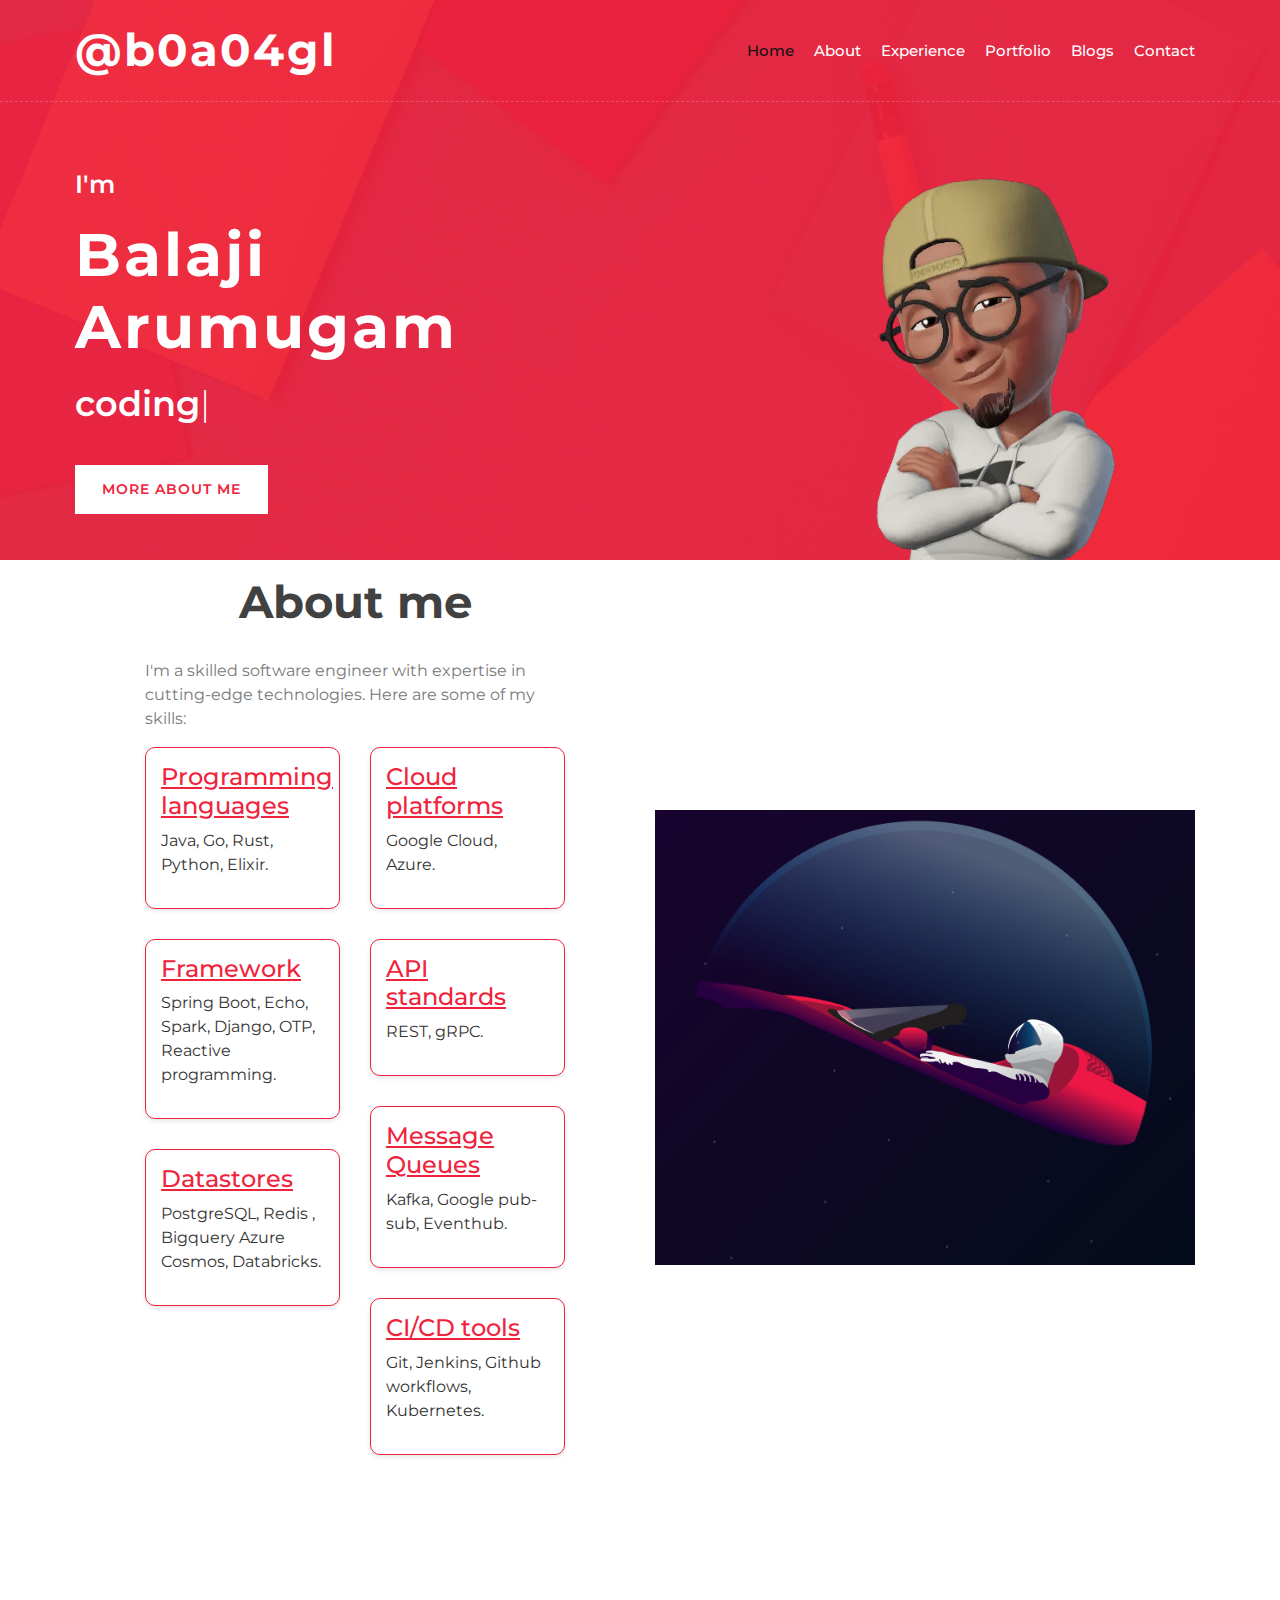
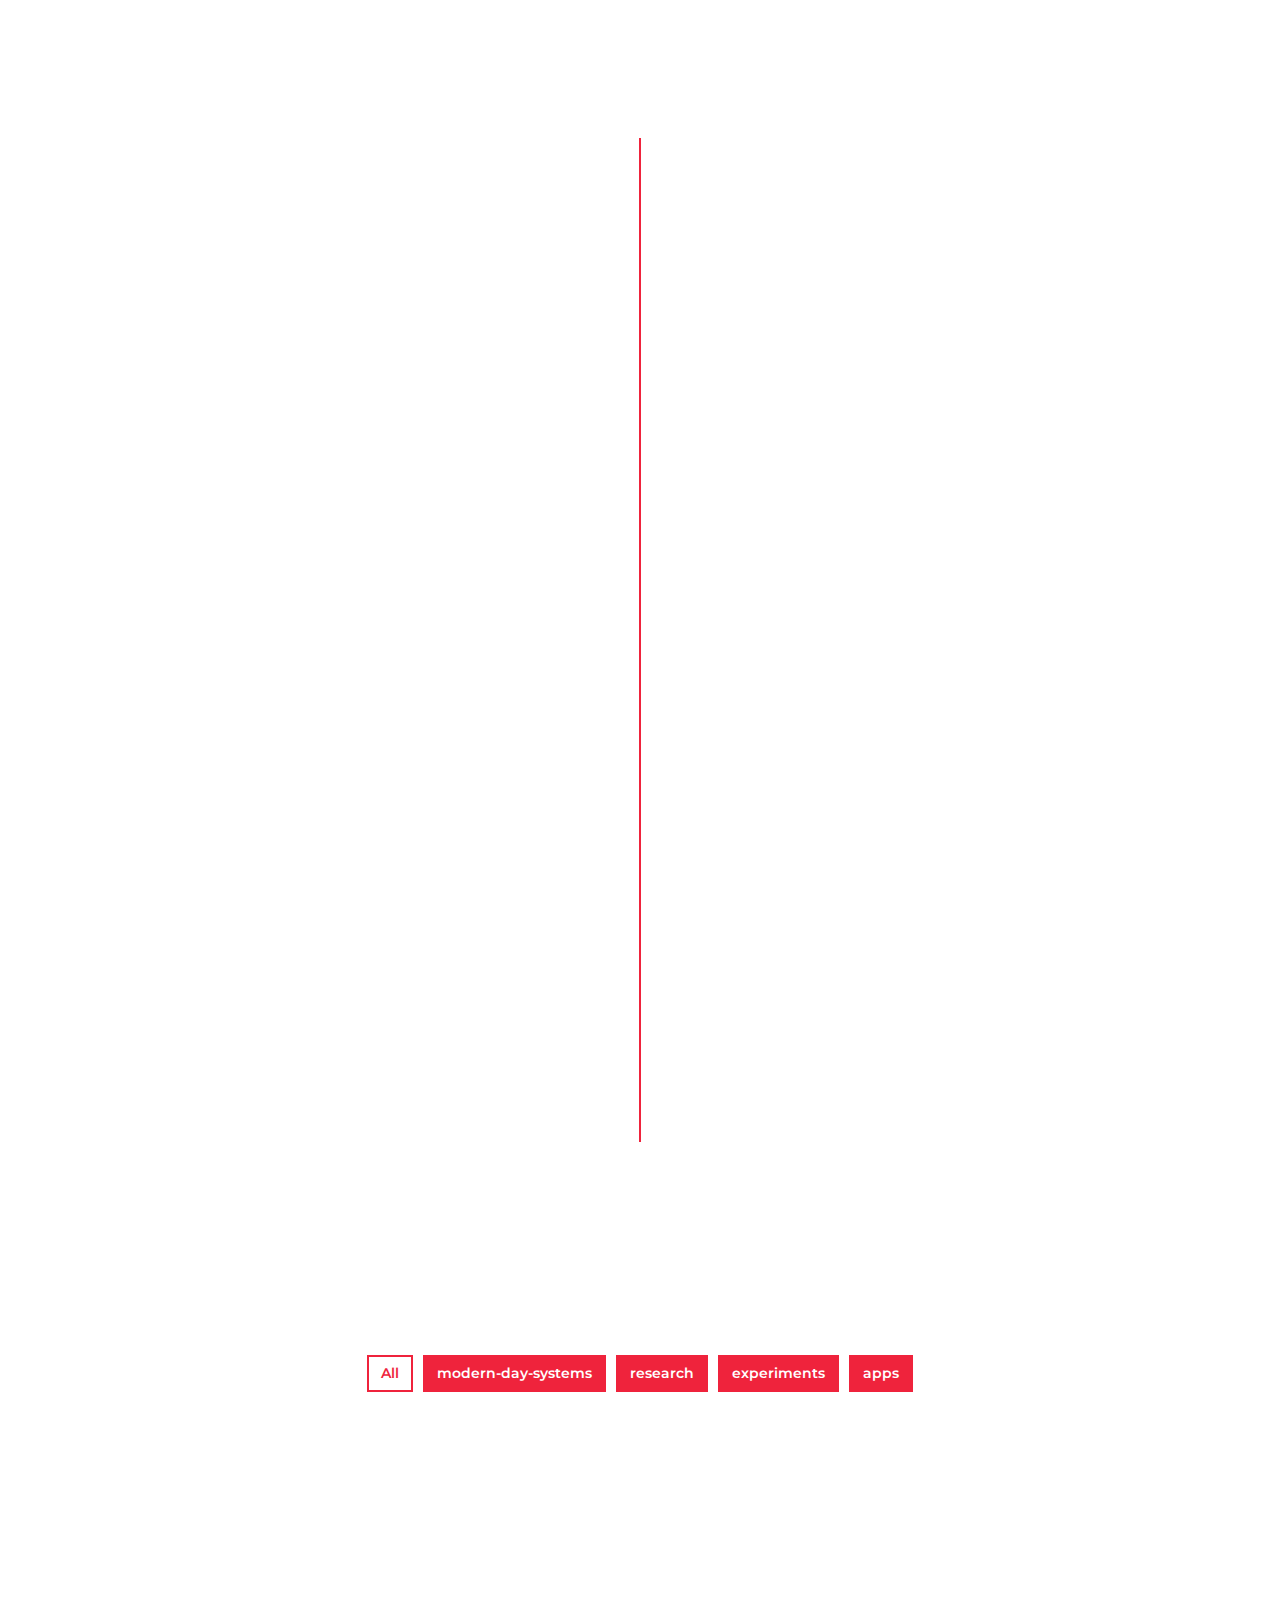
==== index.html @ ceda5d93 "updated portfolio" ====
<!DOCTYPE html>
<html lang="en">

<head>
    <meta charset="utf-8">
    <title>@b0a04gl</title>

    <script src="https://smtpjs.com/v3/smtp.js">
    </script>
<script type="text/javascript">
    function sendEmail(event) {
        event.preventDefault(); // Prevent the form from submitting normally

        var name = document.getElementById("name").value;
        var email = document.getElementById("email").value;
        var subject = document.getElementById("subject").value;
        var message = document.getElementById("message").value;

        Email.send({
            Host : "smtp.elasticemail.com",
            Username : "baaalaji.arumugam@gmail.com",
            Password : "B7A855EE2DB79A11F5B26CCBC9A633211F81",
            To: 'baaalaji.arumugam@gmail.com',
            From: email,
            Subject: subject,
            Body: "Name: " + name + "<br>Email: " + email + "<br>Message: " + message,
        }).then(function (message) {
            alert("Mail sent successfully");
        });
    }
</script>

    <meta content="width=device-width, initial-scale=1.0" name="viewport">
    <meta content="Balaji Arumugam b0a04gl" name="keywords">
    <meta content="Balaji Arumugam b0a04gl" name="description">

    <!-- Favicon -->
    <link href="img/favicon.ico" rel="icon">

    <!-- Google Font -->
    <link href="https://fonts.googleapis.com/css2?family=Montserrat:wght@300;400;500;600;700&display=swap"
        rel="stylesheet">

    <!-- CSS Libraries -->
    <link href="https://stackpath.bootstrapcdn.com/bootstrap/4.4.1/css/bootstrap.min.css" rel="stylesheet">
    <link href="https://cdnjs.cloudflare.com/ajax/libs/font-awesome/5.10.0/css/all.min.css" rel="stylesheet">
    <link href="lib/animate/animate.min.css" rel="stylesheet">
    <link href="lib/owlcarousel/assets/owl.carousel.min.css" rel="stylesheet">
    <link href="lib/lightbox/css/lightbox.min.css" rel="stylesheet">

    <!-- Template Stylesheet -->
    <link href="css/style.css" rel="stylesheet">

    <link rel="icon" type="image/png" href="img/rocket.png">
</head>

<body data-spy="scroll" data-target=".navbar" data-offset="51">
    <!-- Nav Bar Start -->
    <div class="navbar navbar-expand-lg bg-light navbar-light">
        <div class="container-fluid">
            <a href="index.html" class="navbar-brand">@b0a04gl</a>
            <button type="button" class="navbar-toggler" data-toggle="collapse" data-target="#navbarCollapse">
                <span class="navbar-toggler-icon"></span>
            </button>

            <div class="collapse navbar-collapse justify-content-between" id="navbarCollapse">
                <div class="navbar-nav ml-auto">
                    <a href="#home" class="nav-item nav-link active">Home</a>
                    <a href="#about" class="nav-item nav-link">About</a>
                    <a href="#experience" class="nav-item nav-link">Experience</a>
                    <a href="#portfolio" class="nav-item nav-link">Portfolio</a>
                    <!-- <a href="#resume" class="nav-item nav-link">Resume</a> -->
                    <a href="#blog" class="nav-item nav-link">Blogs</a>
                    <a href="#contact" class="nav-item nav-link">Contact</a>
                </div>
            </div>
        </div>
    </div>
    <!-- Nav Bar End -->


    <!-- Hero Start -->
    <div class="hero" id="home">
        <div class="container-fluid">
            <div class="row align-items-center">
                <div class="col-sm-12 col-md-6">
                    <div class="hero-content">
                        <div class="hero-text">
                            <p>I'm</p>
                            <h1>Balaji Arumugam</h1>
                            <h2></h2>
                            <div class="typed-text">coding conundrum crusader</div>
                        </div>
                        <div class="hero-btn"><a class="btn" href="#about">MORE ABOUT ME</a></div>
                    </div>
                
                </div>
                <div class="col-sm-12 col-md-6 d-none d-md-block">
                    <div class="hero-image">
                        <img src="img/STK-20231023-WA0000.png" alt="Hero Image">
                    </div>
                </div>
            </div>
        </div>
    </div>
    <!-- Hero End -->


<!-- About Start -->
<div class="about wow fadeInUp" data-wow-delay="0.1s" id="about">
    <div class="container">
        <div class="row align-items-center">
            <div class="col-md-6">
                <div class="about-content">
                    <div class="section-header text-center wow zoomIn" data-wow-delay="0.1s">
                        <h2>About me</h2>
                    </div>
                    
                    <p>I'm a skilled software engineer with expertise in cutting-edge technologies. Here are some of my skills:</p>
                    <div class="row skills">
                        <div class="col-md-6">
                            <div class="skill">
                                <h3>Programming languages</h3>
                                <p>Java, Go, Rust, Python, Elixir.</p>
                            </div>
                            <div class="skill">
                                <h3>Framework</h3>
                                <p>Spring Boot, Echo, Spark, Django, OTP, Reactive programming.</p>
                            </div>
                            <div class="skill">
                                <h3>Datastores</h3>
                                <p>PostgreSQL, Redis , Bigquery Azure Cosmos, Databricks.</p>
                            </div>
                        </div>
                        <div class="col-md-6">
                        
                            <div class="skill">
                                <h3>Cloud platforms</h3>
                                <p>Google Cloud, Azure.</p>
                            </div>
                            <div class="skill">
                                <h3>API standards</h3>
                                <p>REST, gRPC.</p>
                            </div>
                            <div class="skill">
                                <h3>Message Queues</h3>
                                <p>Kafka, Google pub-sub, Eventhub.</p>
                            </div>
                            <div class="skill">
                                <h3>CI/CD tools</h3>
                                <p>Git, Jenkins, Github workflows, Kubernetes.</p>
                            </div>
                          
                        </div>
                    </div>
                </div>
            </div>
            <div class="col-md-6">
                <div class="about-img">
                    <img src="img/about.png" alt="Image" style="max-width: 100%;">
                </div>
            </div>
        </div>
    </div>
</div>
    <!-- About End -->

    <!-- Experience Start -->
    <div class="experience" id="experience">
        <div class="container">
            <header class="section-header text-center wow zoomIn" data-wow-delay="0.1s">
                <p>My Timeline</p>
                <h2>Working Experience</h2>
            </header>
            <div class="timeline">
                <div class="timeline-item left wow slideInLeft" data-wow-delay="0.1s">
                    <div class="timeline-text">
                        <div class="timeline-date">May'2019 - June'2019</div>
                        <h2>Research Intern</h2>
                        <h4>Department of IST(IITM), Chennai , IN</h4>
                        <p>
                            Worked in the "Unmanned Autonomous Vehicle(UAV)" project team and 
                            Enhanced the precision of the Unmanned Autonomous Vehicle's obstacle and range detection 
                            algorithm by 76% through the development of a context-aware computer vision algorithm.
                        </p>
                    </div>
                </div>
                <div class="timeline-item right wow slideInRight" data-wow-delay="0.1s">
                    <div class="timeline-text">
                        <div class="timeline-date">May'2020 - July'2020</div>
                        <h2>SDE Intern</h2>
                        <h4>Samsung R&D Institute, Bangalore , IN</h4>
                        <p>
                            Worked in IoT App and Plugins team and developed an "Experimental Mobile application,
                            Controller for all Bluetooth supported Devices" which got great impact as it is of realtime
                            use.
                        </p>
                    </div>
                </div>
                <div class="timeline-item left wow slideInLeft" data-wow-delay="0.1s">
                    <div class="timeline-text">
                        <div class="timeline-date">July'2020 - October'2020</div>
                        <h2>SDE Intern</h2>
                        <h4>Infotix Techno Solutions, Chennai , IN</h4>
                        <p>
                            Worked in Cognitive App Development team and developed an "Conglomerate Mobile application,
                            allows customers to search for properties based on filters. Renters to post for property.
                            Admins to verify properties and profiles."
                        </p>
                    </div>
                </div>
                
                <div class="timeline-item right wow slideInRight" data-wow-delay="0.1s">
                    <div class="timeline-text">
                        <div class="timeline-date">March'2021 - Present </div>
                        <h2>Software Engineer III</h2>
                        <h4>Walmart Global Tech India, IN</h4>
                        <p>
                            Working with NextGen Inventory Management system team of www.samsclub.com whom 
                            we're responsible for smooth transactional handling of supply and demand as part of order life cycle.
                        </p>
                    </div>
                </div>


            </div>
        </div>
    </div>
    <!-- Job Experience End -->


    <!-- Portfolio Start -->
    <div class="portfolio" id="portfolio">
        <div class="container">
            <div class="section-header text-center wow zoomIn" data-wow-delay="0.1s">
                <p>My Portfolio</p>
                <h2>My Fanatics & Proofs</h2>
            </div>
            <div class="row">
                <div class="col-12">
                    <ul id="portfolio-filter">
                        <li data-filter="*" class="filter-active">All</li>
                        <li data-filter=".filter-1">modern-day-systems</li>
                        <li data-filter=".filter-2">research</li>
                        <li data-filter=".filter-3  ">experiments</li>
                        <li data-filter=".filter-4">apps</li>
                    </ul>
                </div>
            </div>
            <div class="row portfolio-container">
                <div class="col-lg-4 col-md-6 col-sm-12 portfolio-item filter-1 wow fadeInUp" data-wow-delay="0.0s">
                    <div class="portfolio-wrap">
                        <div class="portfolio-img">
                            <img src="img/emoji_rover.jpeg" alt="Image">
                        </div>
                        <div class="portfolio-text">
                            <h3>Emoji Rover - RedisCovery</h3>
                            <a class="btn" href="https://github.com/b0a04gl/emoji-rover">+</a>
                        </div>
                    </div>
                </div>
                <div class="col-lg-4 col-md-6 col-sm-12 portfolio-item filter-1 wow fadeInUp" data-wow-delay="0.0s">
                    <div class="portfolio-wrap">
                        <div class="portfolio-img">
                            <img src="img/query_builder.jpg" alt="Image">
                        </div>
                        <div class="portfolio-text">
                            <h3>Query Builder GO</h3>
                            <a class="btn" href="https://github.com/b0a04gl/query-builder-go">+</a>
                        </div>
                    </div>
                </div>
                <div class="col-lg-4 col-md-6 col-sm-12 portfolio-item filter-1 wow fadeInUp" data-wow-delay="0.0s">
                    <div class="portfolio-wrap">
                        <div class="portfolio-img">
                            <img src="img/grpc.png" alt="Image">
                        </div>
                        <div class="portfolio-text">
                            <h3>gRPC BlogX</h3>
                            <a class="btn" href="https://github.com/b0a04gl/grpc-blog-x">+</a>
                        </div>
                    </div>
                </div>
                <div class="col-lg-4 col-md-6 col-sm-12 portfolio-item filter-1 wow fadeInUp" data-wow-delay="0.0s">
                    <div class="portfolio-wrap">
                        <div class="portfolio-img">
                            <img src="img/cipher_master.jpg" alt="Image">
                        </div>
                        <div class="portfolio-text">
                            <h3>Cipher master</h3>
                            <a class="btn" href="https://github.com/b0a04gl/cipher-master">+</a>
                        </div>
                    </div>
                </div>
                <div class="col-lg-4 col-md-6 col-sm-12 portfolio-item filter-1 wow fadeInUp" data-wow-delay="0.0s">
                    <div class="portfolio-wrap">
                        <div class="portfolio-img">
                            <img src="img/chatbot.jpg" alt="Image">
                        </div>
                        <div class="portfolio-text">
                            <h3>Realtime Chat Space</h3>
                            <a class="btn" href="https://github.com/b0a04gl/realtime-chat-space">+</a>
                        </div>
                    </div>
                </div>
                <div class="col-lg-4 col-md-6 col-sm-12 portfolio-item filter-2 wow fadeInUp" data-wow-delay="0.0s">
                    <div class="portfolio-wrap">
                        <div class="portfolio-img">
                            <img src="img/portfolio2.png" alt="Image">
                        </div>
                        <div class="portfolio-text">
                            <h3>Blind-Image-captioning</h3>
                            <a class="btn" href="https://github.com/b0a04gl/Goal-Oriented-Image-captioning">+</a>
                        </div>
                    </div>
                </div>
                   <div class="col-lg-4 col-md-6 col-sm-12 portfolio-item filter-4 wow fadeInUp" data-wow-delay="0.2s">
                    <div class="portfolio-wrap">
                        <div class="portfolio-img">
                            <img src="img/11879344_Checklist.jpg" alt="Image">
                        </div>
                        <div class="portfolio-text">
                            <h3>Clipboard Cache</h3>
                            <a class="btn" href="https://github.com/b0a04gl/clip-save">+</a>
                        </div>
                    </div>
                </div>
                <div class="col-lg-4 col-md-6 col-sm-12 portfolio-item filter-4 wow fadeInUp" data-wow-delay="0.2s">
                    <div class="portfolio-wrap">
                        <div class="portfolio-img">
                            <img src="img/counter.png" alt="Image">
                        </div>
                        <div class="portfolio-text">
                            <h3>Sharded Counter</h3>
                            <a class="btn" href="https://github.com/b0a04gl/sharded-counter">+</a>
                        </div>
                    </div>
                </div>
                <div class="col-lg-4 col-md-6 col-sm-12 portfolio-item filter-4 wow fadeInUp" data-wow-delay="0.4s">
                    <div class="portfolio-wrap">
                        <div class="portfolio-img">
                            <img src="img/11906541_4860250.jpg" alt="Image">
                        </div>
                        <div class="portfolio-text">
                            <h3>Auto Suggest Pro</h3>
                            <a class="btn" href="https://github.com/b0a04gl/auto-suggest-pro">+</a>
                        </div>
                    </div>
                </div>
                <div class="col-lg-4 col-md-6 col-sm-12 portfolio-item filter-4 wow fadeInUp" data-wow-delay="0.4s">
                    <div class="portfolio-wrap">
                        <div class="portfolio-img">
                            <img src="img/dupe-digger.png" alt="Image">
                        </div>
                        <div class="portfolio-text">
                            <h3>Dupe Digger</h3>
                            <a class="btn" href="https://github.com/b0a04gl/dupe-digger">+</a>
                        </div>
                    </div>
                </div>

                
            
                <!-- <div class="col-lg-4 col-md-6 col-sm-12 portfolio-item filter-4 wow fadeInUp" data-wow-delay="0.6s">
                    <div class="portfolio-wrap">
                        <div class="portfolio-img">
                            <img src="img/portfolio4.png" alt="Image">
                        </div>
                        <div class="portfolio-text">
                            <h3>E-commerce App</h3>
                            <a class="btn" href="https://github.com/b0a04gl/E-Commerce-Application">+</a>
                        </div>
                    </div>
                </div> -->
                <div class="col-lg-4 col-md-6 col-sm-12 portfolio-item filter-2 wow fadeInUp" data-wow-delay="0.8s">
                    <div class="portfolio-wrap">
                        <div class="portfolio-img">
                            <img src="img/portfolio5.png" alt="Image">
                        </div>
                        <div class="portfolio-text">
                            <h3>Anomalous Log Analysis</h3>
                            <a class="btn" href="https://github.com/b0a04gl/Log-Analysis">+</a>
                        </div>
                    </div>
                </div>
                <!-- <div class="col-lg-4 col-md-6 col-sm-12 portfolio-item filter-4 wow fadeInUp" data-wow-delay="1s">
                    <div class="portfolio-wrap">
                        <div class="portfolio-img">
                            <img src="img/portfolio6.png" alt="Image">
                        </div>
                        <div class="portfolio-text">
                            <h3>Live Location Tracking</h3>
                            <a class="btn" href="https://github.com/b0a04gl/Realtime-location-tracker">+</a>
                        </div>
                    </div>
                </div> -->

                <!-- <div class="col-lg-4 col-md-6 col-sm-12 portfolio-item filter-2 wow fadeInUp" data-wow-delay="0.6s">
                    <div class="portfolio-wrap">
                        <div class="portfolio-img">
                            <img src="img/portfolio7.png" alt="Image">
                        </div>
                        <div class="portfolio-text">
                            <h3>Bluetooth Controller App</h3>
                            <a class="btn" href="https://github.com/b0a04gl/Unplugged-Controller">+</a>
                        </div>
                    </div>
                </div> -->

                <div class="col-lg-4 col-md-6 col-sm-12 portfolio-item filter-2 wow fadeInUp" data-wow-delay="0.8s">
                    <div class="portfolio-wrap">
                        <div class="portfolio-img">
                            <img src="img/portfolio8.png" alt="Image">
                        </div>
                        <div class="portfolio-text">
                            <h3>Tamil Handwritten OCR</h3>
                            <a class="btn" href="https://github.com/b0a04gl/Tamil-handwritten-OCR">+</a>
                        </div>
                    </div>
                </div>

                <!-- <div class="col-lg-4 col-md-6 col-sm-12 portfolio-item filter-4 wow fadeInUp" data-wow-delay="0.4s">
                    <div class="portfolio-wrap">
                        <div class="portfolio-img">
                            <img src="img/portfolio9.png" alt="Image">
                        </div>
                        <div class="portfolio-text">
                            <h3>OTP Auth Plugin</h3>
                            <a class="btn" href="https://github.com/b0a04gl/grpc-blog-x">+</a>
                        </div>
                    </div>
                </div> -->

                <div class="col-lg-4 col-md-6 col-sm-12 portfolio-item filter-3 wow fadeInUp" data-wow-delay="0.4s">
                    <div class="portfolio-wrap">
                        <div class="portfolio-img">
                            <img src="img/kafka_internals.webp" alt="Image">
                        </div>
                        <div class="portfolio-text">
                            <h3>Kafka-Internals</h3>
                            <a class="btn" href="https://github.com/b0a04gl/kafka-internals">+</a>
                        </div>
                    </div>
                </div>
                <div class="col-lg-4 col-md-6 col-sm-12 portfolio-item filter-3 wow fadeInUp" data-wow-delay="0.4s">
                    <div class="portfolio-wrap">
                        <div class="portfolio-img">
                            <img src="img/Java_(1).png" alt="Image">
                        </div>
                        <div class="portfolio-text">
                            <h3>Java-Internals</h3>
                            <a class="btn" href="https://github.com/b0a04gl/java-internals">+</a>
                        </div>
                    </div>
                </div>
            </div>
        </div>
    </div>
    <!-- Portfolio End -->


    <!-- Banner Start -->
    <!-- <div class="banner wow zoomIn" id="resume" data-wow-delay="0.1s">
        <div class="container">
            <div class="section-header text-center">
                <p>Resume</p>
                <h2>Get Full Details</h2>
            </div>
            <div class="container banner-text">
            
                <a class="btn" href="balaji-resume.pdf" download="Balaji_Resume">Download Now</a>

            </div>
        </div>
    </div> -->


    <!-- Blog Start -->
    <div class="blog" id="blog">
        <div class="container">
            <div class="section-header text-center wow zoomIn" data-wow-delay="0.1s">
                <p>From Blog</p>
                <h2>Latest Articles</h2>
            </div>
            <div class="row">
                <div class="col-lg-6">
                    <div class="blog-item wow fadeInUp" data-wow-delay="0.1s">
                        <div class="blog-img">
                            <img src="img/blog11.png" alt="Blog">
                        </div>
                        <div class="blog-text">
                            <h2>
                                Self-Learning and Self-Organizing Log Files by Generating Recursive Associations
                            </h2>
                            <div class="blog-meta">
                                <p><i class="far fa-user"></i>Balaji</p>
                                <p><i class="far fa-list-alt"></i>Research Paper</p>
                                <p><i class="far fa-calendar-alt"></i>23-March-2021</p>
                            </div>
                            <p>
                                In this work, we have proposed a level-based categorizer by applying self-learning techniques to process the log data by parsing, preprocessing the initial data, and categorizing the logs to ease the monitoring process. The features are extracted and the model is trained such that the model can be used for learning dynamically and determining the events that trigger the consecutive log generation. 
                            </p>
                            <a class="btn" href="https://link.springer.com/chapter/10.1007/978-981-15-5788-0_42">Read More <i class="fa fa-angle-right"></i></a>
                        </div>
                    </div>
                </div>
                <div class="col-lg-6">
                    <div class="blog-item wow fadeInUp" data-wow-delay="0.3s">
                        <div class="blog-img">
                            <img src="img/blog12.jpeg" alt="Blog">
                        </div>
                        <div class="blog-text">
                            <h2>Why Choose gRPC? Because It's the Cool Kid in the API Block!</h2>
                            <div class="blog-meta">
                                <p><i class="far fa-user"></i>Balaji</p>
                                <p><i class="far fa-list-alt"></i>Technical Blog</p>
                                <p><i class="far fa-calendar-alt"></i>23-Oct-2023</p>
                            </div>
                            <p>
                                We've all been cozy with REST for a while, but what if I told you there's a fresh and exciting contender in town. Enter gRPC, your one-stop-shop for API communication standards that are as cool as they are efficient. In this article, we’re going to explore the world of gRPC with a sprinkle of humor while highlighting why it’s become the new favorite. +👀
                            </p>
                            <a class="btn" href="https://medium.com/p/f13a5fd96198">Read More <i class="fa fa-angle-right"></i></a>
                        </div>
                    </div>
                </div>
            </div>
        </div>
    </div>
<!-- Blog End -->

    <!-- Contact Start -->
    <div class="contact wow fadeInUp" data-wow-delay="0.1s" id="contact">
        <div class="container-fluid">
            <div class="container">
                <div class="row align-items-center">
                    <div class="col-md-4"></div>
                    <div class="col-md-8">
                        <div class="contact-form">
                            <div id="success"></div>
                            <form name="sentMessage" id="contactForm" novalidate="novalidate" onsubmit="sendEmail(event)">
                                <div class="control-group">
                                    <input type="text" class="form-control" id="name" placeholder="Your Name" required="required" data-validation-required-message="Please enter your name" />
                                    <p class="help-block"></p>
                                </div>
                                <div class="control-group">
                                    <input type="email" class="form-control" id="email" placeholder="Your Email" required="required" data-validation-required-message="Please enter your email" />
                                    <p class="help-block"></p>
                                </div>
                                <div class="control-group">
                                    <input type="text" class="form-control" id="subject" placeholder="Subject" required="required" data-validation-required-message="Please enter a subject" />
                                    <p class="help-block"></p>
                                </div>
                                <div class="control-group">
                                    <textarea class="form-control" id="message" placeholder="Message" required="required" data-validation-required-message="Please enter your message"></textarea>
                                    <p class="help-block"></p>
                                </div>
                                <div>
                                    <button class="btn" type="submit">Send Message</button>
                                </div>
                            </form>
                        </div>
                    </div>
                </div>
            </div>
        </div>
    </div>
    <!-- Contact End -->




    <!-- Footer Start -->
    <div class="footer wow fadeIn" data-wow-delay="0.3s">
        <div class="container-fluid">
            <div class="container">
                <div class="footer-info">
                    <h2>Balaji Arumugam</h2>
                    <h3>Greater Bangalore Area, India</h3>
                    <div class="footer-menu">
                        <p>+91 8056441286</p>
                        <p>b0a04gl@gmail.com</p>
                    </div>
                    <div class="footer-social">
                        <a href="https://github.com/b0a04gl?tab=repositories"><i class="fab fa-github-square"></i></a>
                        <a href="https://www.linkedin.com/in/baaalaji/"><i class="fab fa-linkedin-in"></i></a>
                        <a href="https://medium.com/@baaalaji.arumugam"><i class="fab fa-medium"></i></a>
                        <a href="https://mobile.twitter.com/BalajiA94580264"><i class="fab fa-twitter"></i></a>
                    </div>
                </div>
            </div>
            <div class="container copyright">
                <p>&copy; <a href="#">Balaji Arumugam</a>, All Right Reserved</p>
            </div>
        </div>
    </div>
    <!-- Footer End -->


    <!-- Back to top button -->
    <a href="#" class="btn back-to-top"><i class="fa fa-chevron-up"></i></a>


    <!-- Pre Loader -->
    <div id="loader" class="show">
        <div class="loader"></div>
    </div>


    <!-- JavaScript Libraries -->
    <script src="https://code.jquery.com/jquery-3.4.1.min.js"></script>
    <script src="https://stackpath.bootstrapcdn.com/bootstrap/4.4.1/js/bootstrap.bundle.min.js"></script>
    <script src="lib/easing/easing.min.js"></script>
    <script src="lib/wow/wow.min.js"></script>
    <script src="lib/waypoints/waypoints.min.js"></script>
    <script src="lib/typed/typed.min.js"></script>
    <script src="lib/owlcarousel/owl.carousel.min.js"></script>
    <script src="lib/isotope/isotope.pkgd.min.js"></script>
    <script src="lib/lightbox/js/lightbox.min.js"></script>

    <!-- Contact Javascript File -->
    <script src="mail/jqBootstrapValidation.min.js"></script>
    <script src="mail/contact.js"></script>

    <!-- Template Javascript -->
    <script src="js/main.js"></script>
</body>

</html>
---- css/style.css ----
.skill {
    margin-bottom: 30px;
    border: 1px solid #ef233c;
    padding: 15px;
    border-radius: 10px;
    background-color: #fff;
    box-shadow: 0 2px 5px rgba(0, 0, 0, 0.1);
}

.skill h3 {
    font-size: 24px;
    color: #ef233c;
    text-decoration: underline;
}

.skill p {
    font-size: 16px;
    color: #333;
}


body {
    color: #797979;
    background: #ffffff;
    font-family: 'Montserrat', sans-serif;
}

h1,
h2,
h3,
h4,
h5,
h6 {
    color: #414141;
}

a {
    color: #313131;
    transition: .3s;
}

a:hover,
a:active,
a:focus {
    color: #EF233C;
    outline: none;
    text-decoration: none;
}

.btn:focus,
.form-control:focus {
    box-shadow: none;
}

.container-fluid {
    max-width: 1366px;
}

.btn {
    padding: 12px 25px;
    font-size: 14px;
    font-weight: 600;
    letter-spacing: 1px;
    color: #ffffff;
    background: #EF233C;
    border: 2px solid transparent;
    border-radius: 0;
    box-shadow: inset 0 0 0 50px #EF233C;
    transition: ease-out 0.3s;
    -webkit-transition: ease-out 0.3s;
    -moz-transition: ease-out 0.3s;
}

.btn:hover {
    color: #EF233C;
    background: transparent;
    box-shadow: inset 0 0 0 0 #EF233C;
    border-color: #EF233C;
}

#loader {
    position: fixed;
    top: 0;
    right: 0;
    bottom: 0;
    left: 0;
    display: flex;
    align-items: center;
    justify-content: center;
    background: #ffffff;
    opacity: 0;
    visibility: hidden;
    -webkit-transition: opacity .3s ease-out, visibility 0s linear .3s;
    -o-transition: opacity .3s ease-out, visibility 0s linear .3s;
    transition: opacity .3s ease-out, visibility 0s linear .3s;
    z-index: 999;
}

#loader.show {
    -webkit-transition: opacity .6s ease-out, visibility 0s linear 0s;
    -o-transition: opacity .6s ease-out, visibility 0s linear 0s;
    transition: opacity .6s ease-out, visibility 0s linear 0s;
    visibility: visible;
    opacity: 1;
}

#loader .loader {
    position: relative;
    width: 45px;
    height: 45px;
    border: 5px solid #dddddd;
    border-top: 5px solid #EF233C;
    border-radius: 50%;
    -webkit-animation: spin 2s linear infinite;
    animation: spin 2s linear infinite;
}

@-webkit-keyframes spin {
    0% { -webkit-transform: rotate(0deg); }
    100% { -webkit-transform: rotate(360deg); }
}

@keyframes spin {
    0% { transform: rotate(0deg); }
    100% { transform: rotate(360deg); }
}

.back-to-top {
    position: fixed;
    display: none;
    width: 44px;
    height: 44px;
    padding: 8px 0;
    text-align: center;
    line-height: 1;
    font-size: 22px;
    right: 15px;
    bottom: 15px;
    z-index: 9;
}

.back-to-top i {
    color: #ffffff;
}

.back-to-top:hover i {
    color: #414141;
}


/**********************************/
/*********** Nav Bar CSS **********/
/**********************************/
.navbar {
    position: relative;
    transition: .5s;
    z-index: 999;
}

.navbar.nav-sticky {
    position: fixed;
    top: 0;
    width: 100%;
    box-shadow: 0 2px 5px rgba(0, 0, 0, .3);
}

.navbar .navbar-brand {
    margin: 0;
    font-size: 45px;
    line-height: 0px;
    font-weight: 700;
    letter-spacing: 2px;
    transition: .5s;

}

.navbar .navbar-brand img {
    max-width: 100%;
    max-height: 40px;
}

.navbar .dropdown-menu {
    margin-top: 0;
    border: 0;
    border-radius: 0;
    background: #f8f9fa;
}

@media (min-width: 992px) {
    .navbar {
        position: absolute;
        width: 100%;
        padding: 30px 60px;
        background: transparent !important;
        border-bottom: 1px dashed rgba(256, 256, 256, .2);
        z-index: 9;
    }

    .navbar.nav-sticky {
        padding: 10px 60px;
        background: #ffffff !important;
    }

    .navbar .navbar-brand {
        color: #ffffff;
    }

    .navbar.nav-sticky .navbar-brand {
        color: #EF233C;
    }

    .navbar-light .navbar-nav .nav-link,
    .navbar-light .navbar-nav .nav-link:focus {
        padding: 10px 10px 8px 10px;
        color: #ffffff;
        font-size: 15px;
        font-weight: 500;
    }

    .navbar-light.nav-sticky .navbar-nav .nav-link,
    .navbar-light.nav-sticky .navbar-nav .nav-link:focus {
        color: #414141;
    }

    .navbar-light .navbar-nav .nav-link:hover,
    .navbar-light .navbar-nav .nav-link.active {
        color: #111111;
    }

    .navbar-light.nav-sticky .navbar-nav .nav-link:hover,
    .navbar-light.nav-sticky .navbar-nav .nav-link.active {
        color: #EF233C;
    }
}

@media (max-width: 991.98px) {
    .navbar {
        padding: 15px;
        background: #ffffff !important;
    }

    .navbar .navbar-brand {
        color: #EF233C;
    }

    .navbar .navbar-nav {
        margin-top: 15px;
    }

    .navbar a.nav-link {
        padding: 5px;
    }

    .navbar .dropdown-menu {
        box-shadow: none;
    }
}


/*******************************/
/********** Hero CSS ***********/
/*******************************/
.hero {
    position: relative;
    width: 100%;
    margin-bottom: 45px;
    padding: 120px 0 0 0;
    overflow: hidden;
    background: linear-gradient(rgba(239, 35, 60, .95), rgba(239, 35, 60, .95)), url(../img/hero-bg.jpg);
    background-position: center;
    background-repeat: no-repeat;
    background-size: cover;
}

.hero .container-fluid {
    padding: 0;
}

.hero .hero-image {
    position: relative;
    text-align: right;
    padding-right: 75px;
}

.hero .hero-image img {
    max-width: 80%;
    max-height: 80%;
}

.hero .hero-content {
    position: relative;
    padding-left: 75px;
    display: flex;
    align-items: flex-start;
    justify-content: center;
    flex-direction: column;
}

.hero .hero-text p {
    color: #ffffff;
    font-size: 25px;
    font-weight: 600;
    margin-bottom: 15px;
}

.hero .hero-text h1 {
    color: #ffffff;
    font-size: 60px;
    font-weight: 700;
    letter-spacing: 3px;
    margin-bottom: 15px;
}

.hero .hero-text h2 {
    display: inline-block;
    margin: 0;
    height: 35px;
    color: #ffffff;
    font-size: 35px;
    font-weight: 600;
}

.hero .hero-text .typed-text {
    display: none;
}

.hero .hero-text .typed-cursor {
    font-size: 35px;
    font-weight: 300;
    color: #ffffff;
}

.hero .hero-btn .btn {
    margin-top: 35px;
    color: #EF233C;
    background: #ffffff;
    box-shadow: inset 0 0 0 50px #ffffff;
}

.hero .hero-btn .btn:hover {
    color: #ffffff;
    background: transparent;
    box-shadow: inset 0 0 0 0 #ffffff;
    border-color: #ffffff;
}

.hero .hero-btn .btn:first-child {
    margin-right: 10px;
}

@media (max-width: 991.98px) {
    .hero {
        padding-top: 60px;
    }

    .hero .hero-content {
        padding: 0 15px;
    }

    .hero .hero-text p {
        font-size: 20px;
    }

    .hero .hero-text h1 {
        font-size: 45px;
    }

    .hero .hero-text h2 {
        font-size: 25px;
        height: 25px;
    }

    .hero .hero-btn .btn {
        padding: 12px 30px;
        letter-spacing: 1px;
    }
}

@media (max-width: 767.98px) {
    .hero {
        padding-top: 60px;
        padding-bottom: 60px;
    }

    .hero,
    .hero .hero-text,
    .hero .hero-btn {
        width: 100%;
        text-align: center;
    }

    .hero .hero-text p {
        font-size: 18px;
    }

    .hero .hero-text h1 {
        font-size: 35px;
    }

    .hero .hero-text h2 {
        font-size: 22px;
        height: 22px;
    }

    .hero .hero-btn .btn {
        padding: 10px 15px;
        letter-spacing: 1px;
    }
}

@media (max-width: 575.98px) {
    .hero .hero-text p {
        font-size: 16px;
    }

    .hero .hero-text h1 {
        font-size: 30px;
    }

    .hero .hero-text h2 {
        font-size: 18px;
        height: 18px;
    }

    .hero .hero-btn .btn {
        padding: 8px 10px;
        letter-spacing: 0;
    }
}


/*******************************/
/******* Section Header ********/
/*******************************/
.section-header {
    position: relative;
    margin-bottom: 45px;
}

.section-header p {
    display: inline-block;
    margin: 0 30px;
    margin-bottom: 10px;
    padding-left: 15px;
    position: relative;
    font-size: 16px;
    font-weight: 600;
    letter-spacing: 1px;
    text-transform: uppercase;
    background: #ffffff;
}

.section-header p::before {
    position: absolute;
    content: "";
    height: 3px;
    top: 11px;
    right: 0;
    left: -30px;
    background: #EF233C;
    z-index: -1;
}

.section-header p::after {
    position: absolute;
    content: "";
    width: 3px;
    height: 3px;
    top: 11px;
    left: 3px;
    background: #EF233C;
    z-index: 1;
}

.section-header h2 {
    margin: 0;
    position: relative;
    font-size: 45px;
    font-weight: 700;
}

@media (max-width: 767.98px) {
    .section-header h2 {
        font-size: 30px;
    }
}


/*******************************/
/********** About CSS **********/
/*******************************/
.about {
    position: relative;
    width: 100%;
    margin: -45px 0 45px 0;
}

.about .col-lg-6 {
    padding: 0;
}

.about .section-header {
    margin-bottom: 30px;
}

.about .about-img {
    position: relative;
    height: 100%;
}

.about .about-img img {
    position: relative;
    width: 100%;
    height: 100%;
    object-fit: cover;
}

.about .about-content {
    margin-top: 15px;
    padding: 0 60px;
}

.about .about-text p {
    font-size: 16px;
}

.about .skills {
    margin-bottom: 30px;
}

.about .skill-name {
    margin-top: 15px;
}

.about .skill-name p {
    display: inline-block;
    margin-bottom: 5px;
    font-size: 16px;
    font-weight: 400;
}

.about .skill-name p:last-child {
    float: right;
}

.about .progress {
    height: 10px;
    border-radius: 10px;
    background: #dddddd;
}

.about .progress .progress-bar {
    width: 0px;
    background: #EF233C;
    border-radius: 10px;
    transition: 2s;
}

.about .about-text a.btn {
    margin-top: 15px;
}

@media (max-width: 991.98px) {
    .about .about-content {
        padding: 45px 15px 0 15px;
    }
}


/*******************************/
/******* Experience CSS ********/
/*******************************/
.experience {
    position: relative;
    padding: 45px 0 15px 0;
}

.experience .timeline {
    position: relative;
    width: 100%;
}

.experience .timeline::after {
    content: '';
    position: absolute;
    width: 2px;
    background: #EF233C;
    top: 0;
    bottom: 0;
    left: 50%;
    margin-left: -1px;
}

.experience .timeline .timeline-item {
    position: relative;
    background: inherit;
    width: 50%;
    margin-bottom: 30px;
}

.experience .timeline .timeline-item.left {
    left: 0;
    padding-right: 30px;
}

.experience .timeline .timeline-item.right {
    left: 50%;
    padding-left: 30px;
}

.experience .timeline .timeline-item::after {
    content: '';
    position: absolute;
    width: 16px;
    height: 16px;
    top: 48px;
    right: -8px;
    background: #ffffff;
    border: 2px solid #EF233C;
    border-radius: 16px;
    z-index: 1;
}

.experience .timeline .timeline-item.right::after {
    left: -8px;
}

.experience .timeline .timeline-item::before {
  content: '';
  position: absolute;
  width: 0;
  height: 0;
  top: 46px;
  right: 10px;
  z-index: 1;
  border: 10px solid;
  border-color: transparent transparent transparent #dddddd;
}

.experience .timeline .timeline-item.right::before {
  left: 10px;
  border-color: transparent #dddddd transparent transparent;
}

.experience .timeline .timeline-date {
    position: absolute;
    width: 100%;
    top: 44px;
    font-size: 16px;
    font-weight: 600;
    color: #EF233C;
    text-transform: uppercase;
    letter-spacing: 1px;
    z-index: 1;
}

.experience .timeline .timeline-item.left .timeline-date {
    text-align: left;
    left: calc(100% + 55px);
}

.experience .timeline .timeline-item.right .timeline-date {
    text-align: right;
    right: calc(100% + 55px);
}

.experience .timeline .timeline-text {
    padding: 30px;
    background: #ffffff;
    position: relative;
    border-right: 5px solid #dddddd;
    box-shadow: 0 0 60px rgba(0, 0, 0, .08);
}

.experience .timeline .timeline-item.right .timeline-text {
    border-right: none;
    border-left: 5px solid #dddddd;
}

.experience .timeline .timeline-text h2 {
    margin: 0 0 5px 0;
    font-size: 22px;
    font-weight: 600;
}

.experience .timeline .timeline-text h4 {
    margin: 0 0 10px 0;
    font-size: 16px;
    font-style: italic;
    font-weight: 400;
}

.experience .timeline .timeline-text p {
    margin: 0;
    font-size: 16px;
}

@media (max-width: 767.98px) {
    .experience .timeline::after {
        left: 8px;
    }

    .experience .timeline .timeline-item {
        width: 100%;
        padding-left: 38px;
    }

    .experience .timeline .timeline-item.left {
        padding-right: 0;
    }

    .experience .timeline .timeline-item.right {
        left: 0%;
        padding-left: 38px;
    }

    .experience .timeline .timeline-item.left::after,
    .experience .timeline .timeline-item.right::after {
        left: 0;
    }

    .experience .timeline .timeline-item.left::before,
    .experience .timeline .timeline-item.right::before {
        left: 18px;
        border-color: transparent #dddddd transparent transparent;
    }

    .experience .timeline .timeline-item.left .timeline-date,
    .experience .timeline .timeline-item.right .timeline-date {
        position: relative;
        top: 0;
        right: auto;
        left: 0;
        text-align: left;
        margin-bottom: 10px;
    }

    .experience .timeline .timeline-item.left .timeline-text,
    .experience .timeline .timeline-item.right .timeline-text {
        border-right: none;
        border-left: 5px solid #dddddd;
    }
}


/*******************************/
/********* Service CSS *********/
/*******************************/
.service {
    position: relative;
    width: 100%;
    padding: 45px 0 15px 0;
}

.service .service-item {
    position: relative;
    margin-bottom: 30px;
    display: flex;
    align-items: center;
    box-shadow: inset 0 0 0 0 transparent;
    transition: ease-out 0.5s;
}

.service .service-item:hover {
    box-shadow: inset 800px 0 0 0 #EF233C;
}

.service .service-icon {
    position: relative;
    width: 150px;
    min-height: 150px;
    display: flex;
    align-items: center;
    justify-content: center;
    border: 1px solid #EF233C;
    background: #ffffff;
}

.service .service-icon i {
    position: relative;
    font-size: 60px;
    color: #EF233C;
    transition: .3s;
}

.service .service-item:hover i {
    font-size: 75px;
}

.service .service-text {
    position: relative;
    width: calc(100% - 120px);
    padding: 0 30px;
}

.service .service-text h3 {
    margin-bottom: 10px;
    font-size: 20px;
    font-weight: 600;
    transition: 1s;
}

.service .service-text p {
    margin: 0;
    font-size: 16px;
    transition: 1s;
}

.service .service-item:hover .service-text h3,
.service .service-item:hover .service-text p {
    color: #ffffff;
}

@media (max-width: 575.98px) {
    .service .service-text h3 {
        font-size: 16px;
        margin-bottom: 5px;
    }

    .service .service-text p {
        font-size: 14px;
    }
}


/*******************************/
/******** Portfolio CSS ********/
/*******************************/
.portfolio {
    position: relative;
    padding: 45px 0 15px 0;
}

.portfolio #portfolio-filter {
    padding: 0;
    margin: -15px 0 25px 0;
    list-style: none;
    font-size: 0;
    text-align: center;
}

.portfolio #portfolio-filter li {
    cursor: pointer;
    display: inline-block;
    margin: 5px;
    padding: 6px 12px;
    font-size: 14px;
    font-weight: 600;
    color: #ffffff;
    background: #EF233C;
    border: 2px solid transparent;
    border-radius: 0;
    box-shadow: inset 0 0 0 50px #EF233C;
    transition: ease-out 0.3s;
    -webkit-transition: ease-out 0.3s;
    -moz-transition: ease-out 0.3s;
}

.portfolio #portfolio-filter li:hover,
.portfolio #portfolio-filter li.filter-active {
    color: #EF233C;
    background: transparent;
    box-shadow: inset 0 0 0 0 #EF233C;
    border-color: #EF233C;
}

.portfolio .portfolio-item {
    position: relative;
}

.portfolio .portfolio-wrap {
    position: relative;
    width: 100%;
}

.portfolio .portfolio-img {
    position: relative;
    overflow: hidden;
}

.portfolio .portfolio-img img {
    position: relative;
    width: 300px;
    height: 200px; 
    object-fit: cover;
    transform: scale(1.1);
    transition: .5s;
}


.portfolio .portfolio-item:hover img {
    margin-left: 15px;
}

.portfolio .portfolio-text {
    position: relative;
    height: 60px;
    width: calc(100% - 30px);
    margin: -30px 15px 30px 15px;
    display: flex;
    align-items: center;
    background: #ffffff;
    box-shadow: 0 0 15px rgba(0, 0, 0, .12);
}

.portfolio .portfolio-text h3 {
    width: calc(100% - 70px);
    font-size: 18px;
    font-weight: 600;
    margin: 0 0 0 15px;
    white-space: nowrap;
    overflow: hidden;
}

.portfolio .portfolio-text a.btn {
    width: 50px;
    height: 50px;
    padding: 0 0 2px 1px;
    display: flex;
    align-items: center;
    justify-content: center;
    font-size: 45px;
    font-weight: 100;
}

.portfolio .portfolio-item:hover a.btn {
    color: #EF233C;
    background: transparent;
    box-shadow: inset 0 0 0 0 #EF233C;
    border-color: #EF233C;
}


/*******************************/
/********* Banner CSS **********/
/*******************************/
.banner {
    position: relative;
    width: 100%;
    margin: 45px 0;
    padding: 90px 0;
    background: #EF233C;
}

.banner .container {
    max-width: 750px;
    text-align: center;
}

.banner .section-header {
    margin-bottom: 20px;
}

.banner .section-header p {
    color: #414141;
    background: transparent;
}

.banner .section-header p::after {
    display: none;
}

.banner .section-header h2 {
    color: #ffffff;
}

.banner .section-header h2 span {
    color: #414141;
    font-size: 50px;
}

.banner .banner-text p {
    font-size: 18px;
    color: #ffffff;
}

.banner .banner-text .btn {
    margin-top: 15px;
    color: #EF233C;
    background: #ffffff;
    box-shadow: inset 0 0 0 50px #ffffff;
}

.banner .banner-text .btn:hover {
    color: #ffffff;
    background: transparent;
    box-shadow: inset 0 0 0 0 #ffffff;
    border-color: #ffffff;
}


/*******************************/
/********* Pricing CSS *********/
/*******************************/
.price {
    position: relative;
    width: 100%;
    padding: 45px 0 15px 0;
}

.price .row {
    padding: 0 15px;
}

.price .col-md-4 {
    padding: 0;
}

.price .price-item {
    position: relative;
    margin-bottom: 30px;
    background: #ffffff;
}

.price .featured-item {
    box-shadow: 0 0 30px rgba(0, 0, 0, .2);
    z-index: 1;
}

.price .price-header,
.price .price-body,
.price .price-footer {
    position: relative;
    text-align: center;
}

.price .price-header {
    padding: 45px 0 30px 0;
    color: #414141;
}

.price .price-item.featured-item .price-header {
    color: #EF233C;
}

.price .price-title h2 {
    font-size: 25px;
    font-weight: 400;
    text-transform: uppercase;
}

.price .price-prices h2 {
    font-size: 45px;
    font-weight: 700;
    margin-left: 10px;
}

.price .price-prices h2 small {
    position: absolute;
    font-size: 18px;
    font-weight: 400;
    margin-top: 9px;
    margin-left: -12px;
}

.price .price-prices h2 span {
    margin-left: 1px;
    font-size: 18px;
    font-weight: 400;
}

.price .price-item.featured-item h2 {
    color: #EF233C;
}

.price .price-body {
    padding: 0 0 20px 0;
}

.price .price-description ul {
    margin: 0;
    padding: 0;
    list-style: none;
}

.price .price-description ul li {
    padding: 0 0 20px 0;
}

.price .price-item .price-action {
    padding-bottom: 45px;
}

.price .price-item .price-action .btn {
    color: #ffffff;
    background: #414141;
    box-shadow: inset 0 0 0 50px #414141;
}

.price .price-item .price-action .btn:hover {
    color: #414141;
    background: transparent;
    box-shadow: inset 0 0 0 0 #414141;
    border-color: #414141;
}

.price .price-item.featured-item .price-action .btn {
    color: #ffffff;
    background: #EF233C;
    box-shadow: inset 0 0 0 50px #EF233C;
}

.price .price-item.featured-item .price-action .btn:hover {
    color: #EF233C;
    background: transparent;
    box-shadow: inset 0 0 0 0 #EF233C;
    border-color: #EF233C;
}


/*******************************/
/*********** Team CSS **********/
/*******************************/
.team {
    position: relative;
    width: 100%;
    padding: 45px 0 15px 0;
}

.team .team-item {
    position: relative;
    background: #ffffff;
    margin-bottom: 30px;
    display: flex;
    align-items: center;
    justify-content: flex-start;
    box-shadow: inset 0 0 0 0 transparent;
    transition: ease-out 0.5s;
}

.team .team-img {
    position: relative;
    width: 50%;
    overflow: hidden;
}

.team .team-img img {
    position: relative;
    width: 100%;
    transition: .5s;
}

.team .team-text {
    position: relative;
    width: 50%;
    padding: 0 30px;
}

.team .team-text h2 {
    color: #EF233C;
    font-size: 18px;
    font-weight: 600;
    margin-bottom: 5px;
    transition: 1s;
}

.team .team-text h4 {
    font-size: 14px;
    font-weight: 600;
    margin-bottom: 15px;
    transition: 1s;
}

.team .team-text p {
    margin-bottom: 20px;
    transition: 1s;
}

.team .team-social {
    position: relative;
    display: flex;
    align-items: center;
    justify-content: flex-start;
}

.team .team-social a.btn {
    width: 35px;
    height: 35px;
    padding: 0;
    display: flex;
    align-items: center;
    justify-content: center;
    font-size: 14px;
    font-weight: normal;
    margin-right: 5px;
}

.team .team-item:hover {
    box-shadow: inset 800px 0 0 0 #EF233C;
}

.team .team-item:hover .team-img img {
    transform: scale(1.2);
}

.team .team-item:hover .team-text h2,
.team .team-item:hover .team-text h4,
.team .team-item:hover .team-text p {
    color: #ffffff;
}

.team .team-item:hover .team-social a.btn {
    background: #ffffff;
}

.team .team-item:hover .team-social a.btn:hover {
    border-color: #ffffff;
}

@media(max-width: 575.98px) {
    .team .team-text {
        padding: 0 15px;
    }

    .team .team-text h2 {
        font-size: 16px;
        margin-bottom: 0;
    }

    .team .team-text h4 {
        margin-bottom: 5px;
    }

    .team .team-text p {
        font-size: 14px;
        line-height: 18px;
        margin-bottom: 10px;
    }
}


/*******************************/
/******* Testimonial CSS *******/
/*******************************/
.testimonial {
    position: relative;
    margin: 45px 0;
    padding: 90px 0;
    background: #EF233C;
}

.testimonial .container {
    max-width: 900px;
}

.testimonial .testimonial-icon {
    margin-bottom: 45px;
    text-align: center;
}

.testimonial .testimonial-icon i {
    font-size: 60px;
    color: rgba(256, 256, 256, .5);
}

.testimonial .testimonial-item {
    position: relative;
    margin: 0 15px;
    text-align: center;
}

.testimonial .testimonial-img {
    position: relative;
    margin-bottom: 15px;
    z-index: 1;
}

.testimonial .testimonial-item img {
    margin: 0 auto;
    width: 120px;
    padding: 10px;
    border: 5px dotted #ffffff;
    border-radius: 100px;
}

.testimonial .testimonial-text {
    position: relative;
    margin-top: -70px;
    padding: 65px 35px 30px 35px;
    text-align: center;
    background: #ffffff;
    border-radius: 500px;
}

.testimonial .testimonial-item p {
    font-size: 18px;
    font-style: italic;
}

.testimonial .testimonial-text h3 {
    color: #EF233C;
    font-size: 18px;
    font-weight: 600;
    margin-bottom: 10px;
}

.testimonial .testimonial-text h4 {
    color: #666666;
    font-size: 14px;
    margin-bottom: 0;
}

.testimonial .owl-dots {
    margin-top: 15px;
    text-align: center;
}

.testimonial .owl-dot {
    display: inline-block;
    margin: 0 5px;
    width: 12px;
    height: 12px;
    border-radius: 50%;
    background: rgba(256, 256, 256, .5);
}

.testimonial .owl-dot.active {
    background: #ffffff;
}


/*******************************/
/********* Contact CSS *********/
/*******************************/
.contact {
    position: relative;
    width: 100%;
    margin: 45px 0;
    background: #ffffff;
}

.contact .container-fluid {
    background: url(../img/contact.jpg) left center no-repeat;
    background-size: contain;
}

.contact .contact-form {
    position: relative;
    padding: 90px 0 90px 45px;
    background: #ffffff;
}

.contact .contact-form input {
    color: #EF233C;
    padding: 15px 0;
    background: none;
    border-radius: 0;
    border: none;
    border-bottom: 1px solid rgba(239,35,60, .5);
}

.contact .contact-form textarea {
    color: #EF233C;
    height: 90px;
    padding: 15px 0;
    background: none;
    border-radius: 0;
    border: none;
    border-bottom: 1px solid rgba(239,35,60, .5);
}

.contact .contact-form .form-control::placeholder {
    color: #EF233C;
    opacity: 1;
}

.contact .contact-form .form-control:-ms-input-placeholder,
.contact .contact-form .form-control::-ms-input-placeholder {
    color: #EF233C;
}

.contact .contact-form .btn {
    margin-top: 35px;
    color: #ffffff
    background: #EF233C;
    box-shadow: inset 0 0 0 50px #EF233C;
}

.contact .contact-form .btn:hover {
    color: #EF233C;
    background: transparent;
    box-shadow: inset 0 0 0 0 #EF233C;
    border-color: #EF233C;
}

.contact .help-block ul {
    margin: 0;
    padding: 0;
    list-style-type: none;
    font-size: 14px;
    font-style: italic;
    color: #ffffff;
}

@media (max-width: 767.98px) {
    .contact .container-fluid {
        background: none;
    }

    .contact .contact-form {
        padding: 90px 0;
    }
}


/*******************************/
/*********** Blog CSS **********/
/*******************************/
.blog {
    position: relative;
    width: 100%;
    padding: 45px 0 15px 0;
}

.blog .blog-item {
    position: relative;
    margin-bottom: 30px;
}

.blog .blog-img {
    position: relative;
    width: 100%;
    overflow: hidden;
}

.blog .blog-img img {
    width: 80%;
    transition: .5s;
}

.blog .blog-item:hover img {
    transform: scale(1.1);
}

.blog .blog-text {
    position: relative;
    padding: 30px;
    border-right: 1px solid rgba(0, 0, 0, .07);
    border-bottom: 1px solid rgba(0, 0, 0, .07);
    border-left: 1px solid rgba(0, 0, 0, .07);
}

.blog .blog-text h2 {
    font-size: 25px;
    font-weight: 600;
}

.blog .blog-text p {
    margin-bottom: 10px;
}

.blog .blog-item a.btn {
    margin-top: 10px;
    padding: 8px 15px;
}

.blog .blog-item a.btn i {
    margin-left: 5px;
}

.blog .blog-meta {
    position: relative;
    display: flex;
    margin-bottom: 15px;
}

.blog .blog-meta p {
    margin: 0 10px 0 0;
    font-size: 13px;
}

.blog .blog-meta i {
    color: #414141;
    margin-right: 5px;
}

.blog .blog-meta p:last-child {
    margin: 0;
}


/*******************************/
/********* Footer CSS **********/
/*******************************/
.footer {
    position: relative;
    margin-top: 45px;
    background: #EF233C;
}

.footer .container-fluid {
    padding: 60px 0 0 0;
}

.footer .footer-info {
    position: relative;
    width: 100%;
    text-align: center;
}

.footer .footer-info h2 {
    margin-bottom: 20px;
    font-size: 30px;
    font-weight: 700;
    color: #ffffff;
}

.footer .footer-info h3 {
    margin-bottom: 25px;
    font-size: 22px;
    font-weight: 600;
    color: #ffffff;
}

.footer .footer-menu {
    width: 100%;
    display: flex;
    justify-content: center;
}

.footer .footer-menu p {
    color: #ffffff;
    font-size: 22px;
    font-weight: 600;
    line-height: 20px;
    padding: 0 15px;
    border-right: 1px solid #ffffff;
}

.footer .footer-menu p:last-child {
    border: none;
}

.footer .footer-social {
    position: relative;
    margin-top: 15px;
}

.footer .footer-social a {
    display: inline-block;
}

.footer .footer-social a i {
    margin-right: 15px;
    font-size: 20px;
    color: #ffffff;
    transition: .3s;
}

.footer .footer-social a:last-child i {
    margin: 0;
}

.footer .footer-social a:hover i {
    color: #414141;
}

.footer .copyright {
    position: relative;
    text-align: center;
    margin-top: 30px;
    padding-top: 25px;
    padding-bottom: 25px;
}

.footer .copyright::before {
    position: absolute;
    content: "";
    width: 50%;
    height: 1px;
    top: 0;
    left: 25%;
    background: rgba(256, 256, 256, .2);
}

.footer .copyright p {
    margin: 0;
    color: #ffffff;
}

.footer .copyright .col-md-6:last-child p {
    text-align: right;
}

.footer .copyright p a {
    color: #ffffff;
    font-weight: 600;
}

.footer .copyright p a:hover {
    color: #414141;
}

@media (max-width: 575.98px) {
    .footer .footer-info h2 {
        margin-bottom: 20px;
        font-size: 20px;
        font-weight: 600;
    }

    .footer .footer-info h3 {
        margin-bottom: 20px;
        font-size: 16px;
    }

    .footer .footer-menu p {
        font-size: 16px;
        line-height: 16px;
        padding: 0 5px;
    }
}
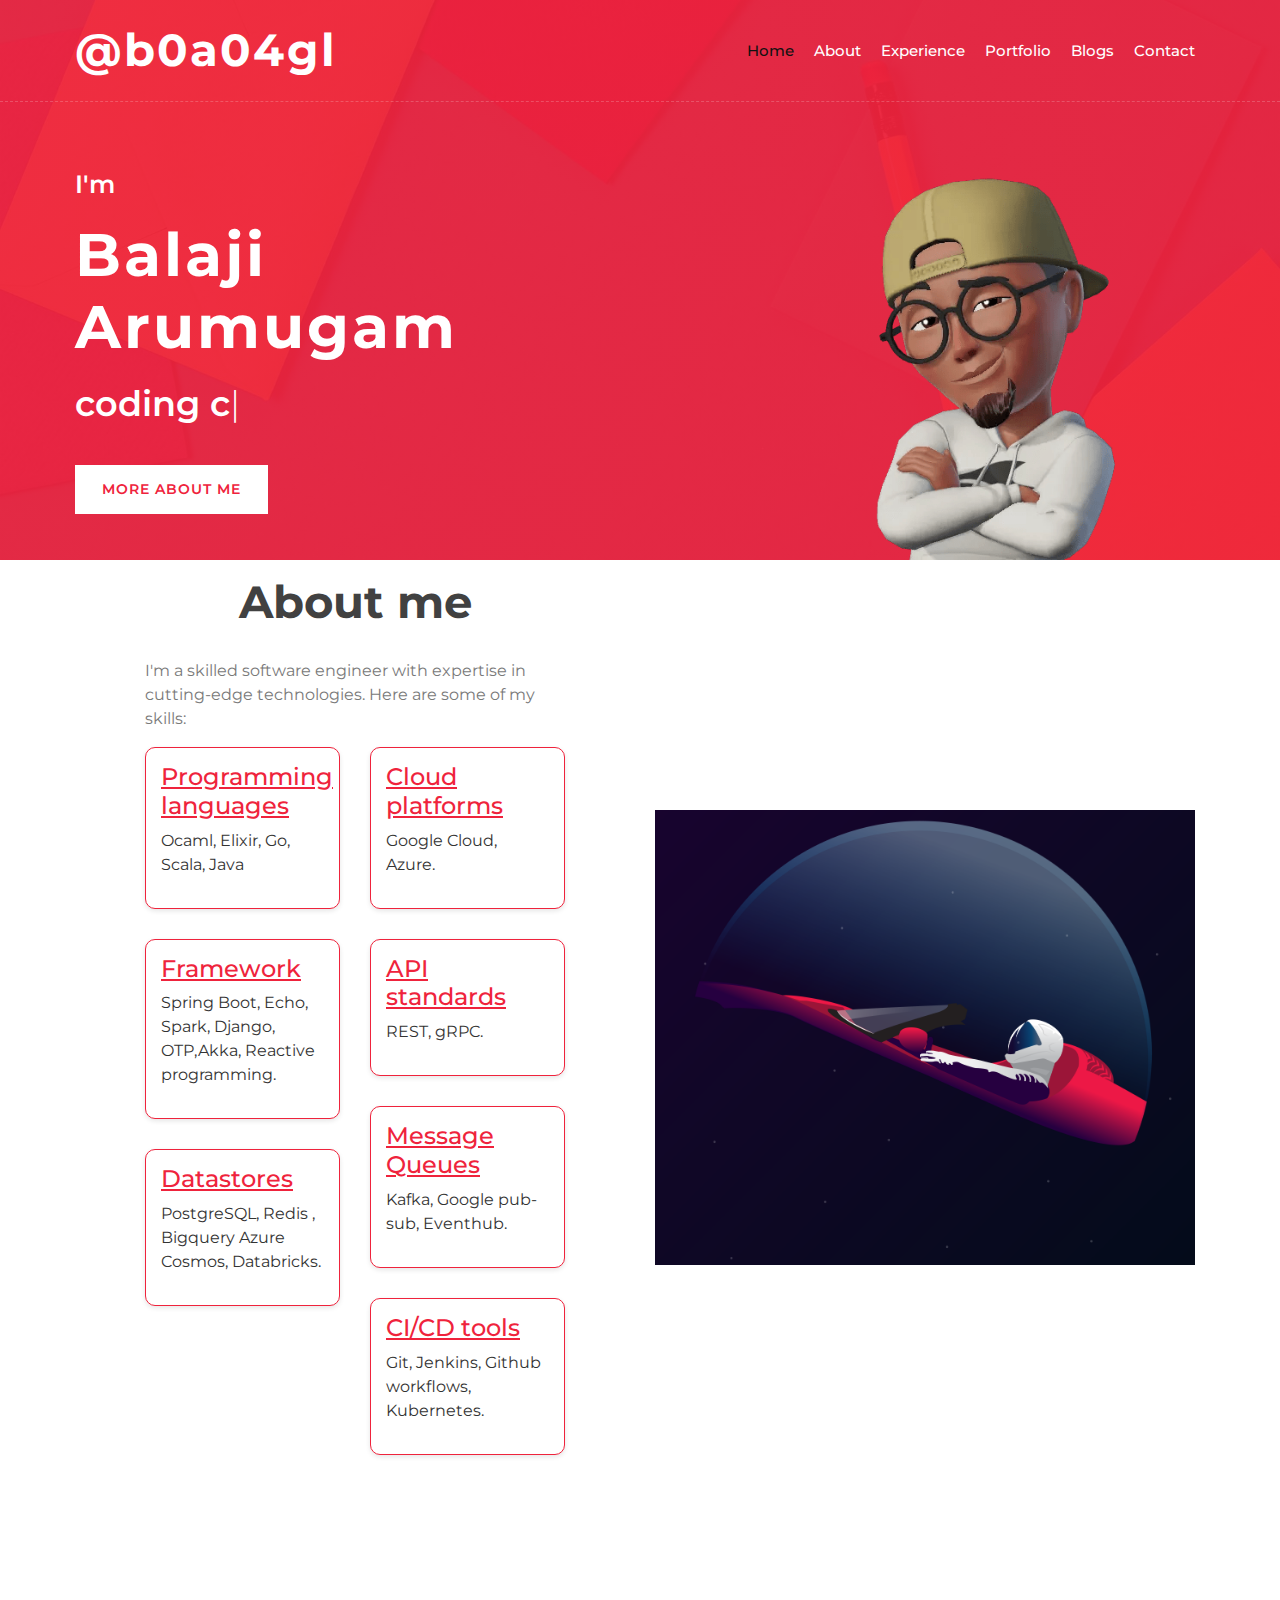
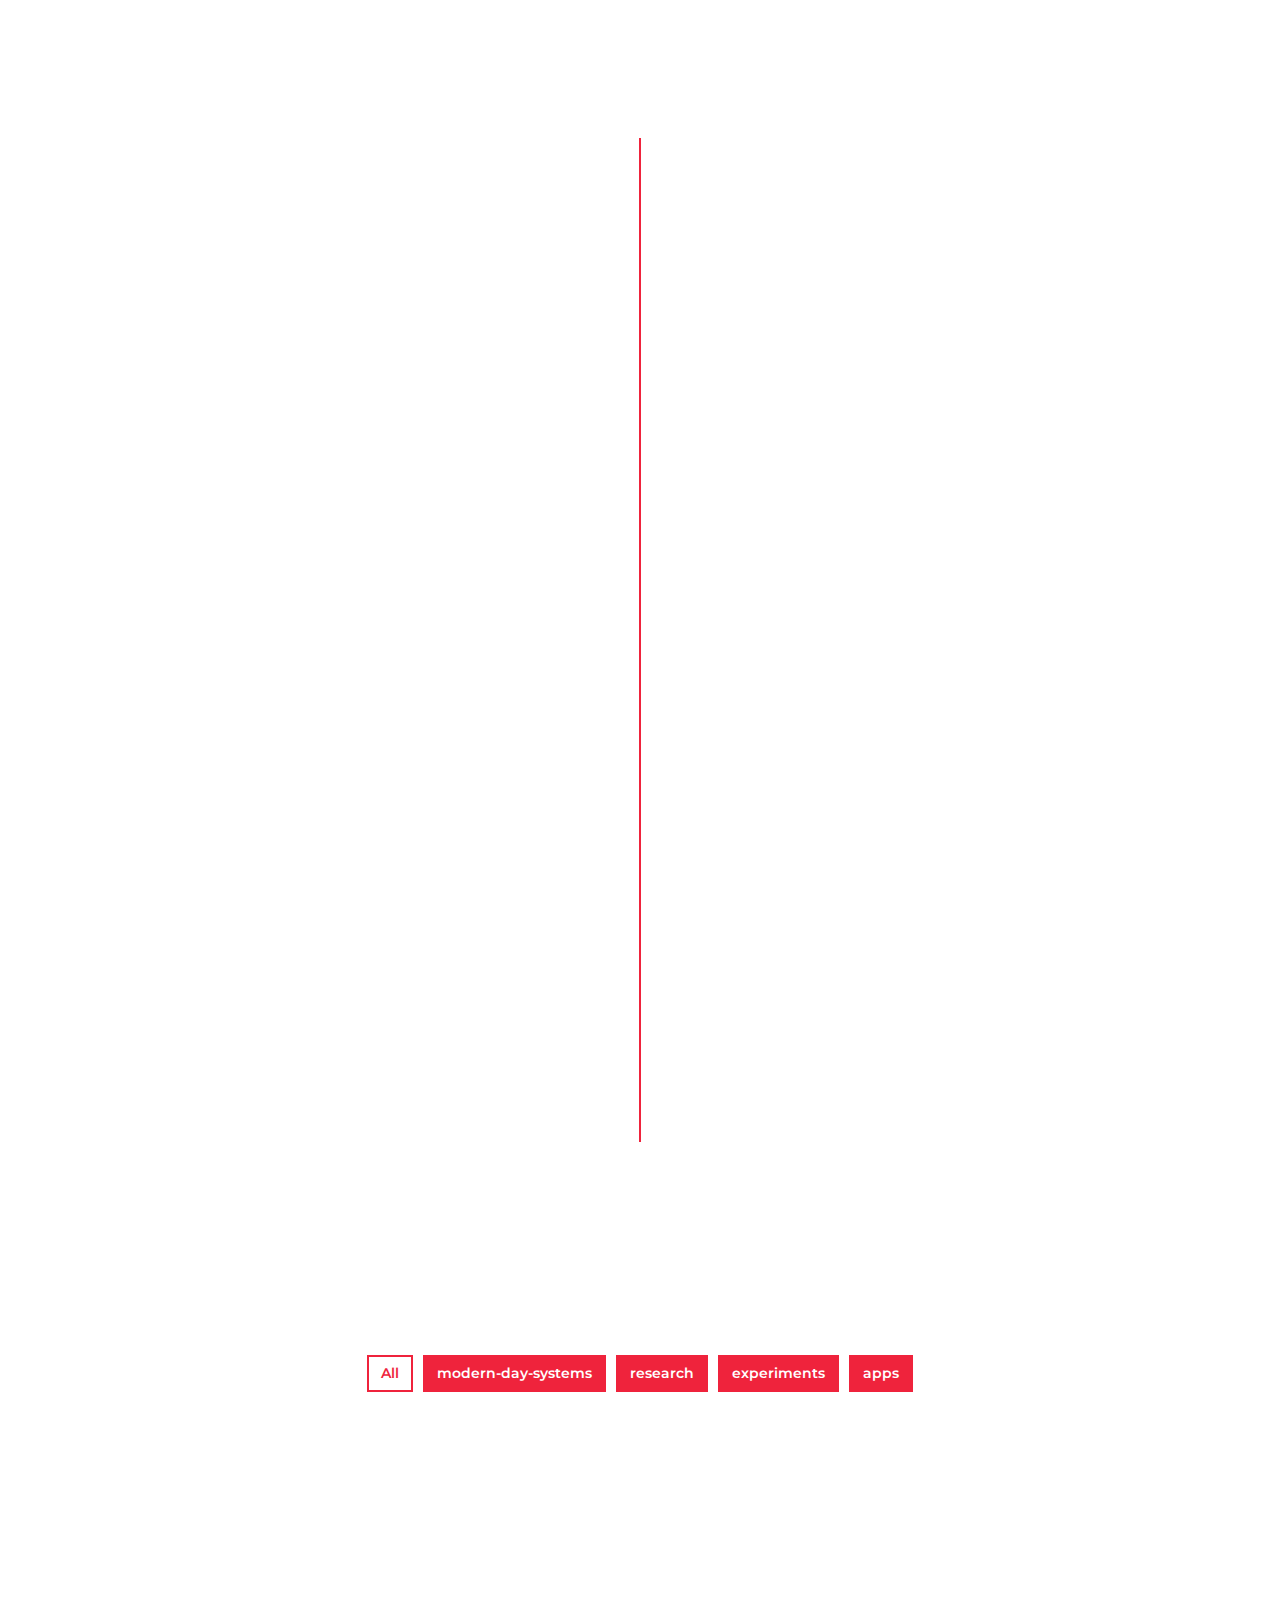
==== commit b18117d6: "Merge pull request #4 from b0a04gl/main" ====
--- a/index.html
+++ b/index.html
@@ -121,11 +121,11 @@
                         <div class="col-md-6">
                             <div class="skill">
                                 <h3>Programming languages</h3>
-                                <p>Java, Go, Rust, Python, Elixir.</p>
+                                <p>Ocaml, Elixir, Go, Scala, Java</p>
                             </div>
                             <div class="skill">
                                 <h3>Framework</h3>
-                                <p>Spring Boot, Echo, Spark, Django, OTP, Reactive programming.</p>
+                                <p>Spring Boot, Echo, Spark, Django, OTP,Akka, Reactive programming.</p>
                             </div>
                             <div class="skill">
                                 <h3>Datastores</h3>
@@ -507,19 +507,19 @@
                 <div class="col-lg-6">
                     <div class="blog-item wow fadeInUp" data-wow-delay="0.3s">
                         <div class="blog-img">
-                            <img src="img/blog12.jpeg" alt="Blog">
+                            <img src="img/thread-perf.png" alt="Blog">
                         </div>
                         <div class="blog-text">
-                            <h2>Why Choose gRPC? Because It's the Cool Kid in the API Block!</h2>
+                            <h2>Concurrency performance battle: Java 21 Virtual Threads vs. Go Threads vs. Elixir Erlang Threads</h2>
                             <div class="blog-meta">
                                 <p><i class="far fa-user"></i>Balaji</p>
                                 <p><i class="far fa-list-alt"></i>Technical Blog</p>
                                 <p><i class="far fa-calendar-alt"></i>23-Oct-2023</p>
                             </div>
                             <p>
-                                We've all been cozy with REST for a while, but what if I told you there's a fresh and exciting contender in town. Enter gRPC, your one-stop-shop for API communication standards that are as cool as they are efficient. In this article, we’re going to explore the world of gRPC with a sprinkle of humor while highlighting why it’s become the new favorite. +👀
+                                We'll be comparing the performance of Java 21 Virtual Threads, Go Threads, and Elixir Erlang Threads in a unique experiment — creating whopping one million threads to handle a simple printing task.Each model brings something special to the table, making them powerful tools for different tech adventures. So, which thread tribe are you joining today? 😂
                             </p>
-                            <a class="btn" href="https://medium.com/p/f13a5fd96198">Read More <i class="fa fa-angle-right"></i></a>
+                            <a class="btn" href="https://medium.com/@baaalaji.arumugam/concurrency-performance-battle-java-21-virtual-threads-vs-ae7f1533d105">Read More <i class="fa fa-angle-right"></i></a>
                         </div>
                     </div>
                 </div>
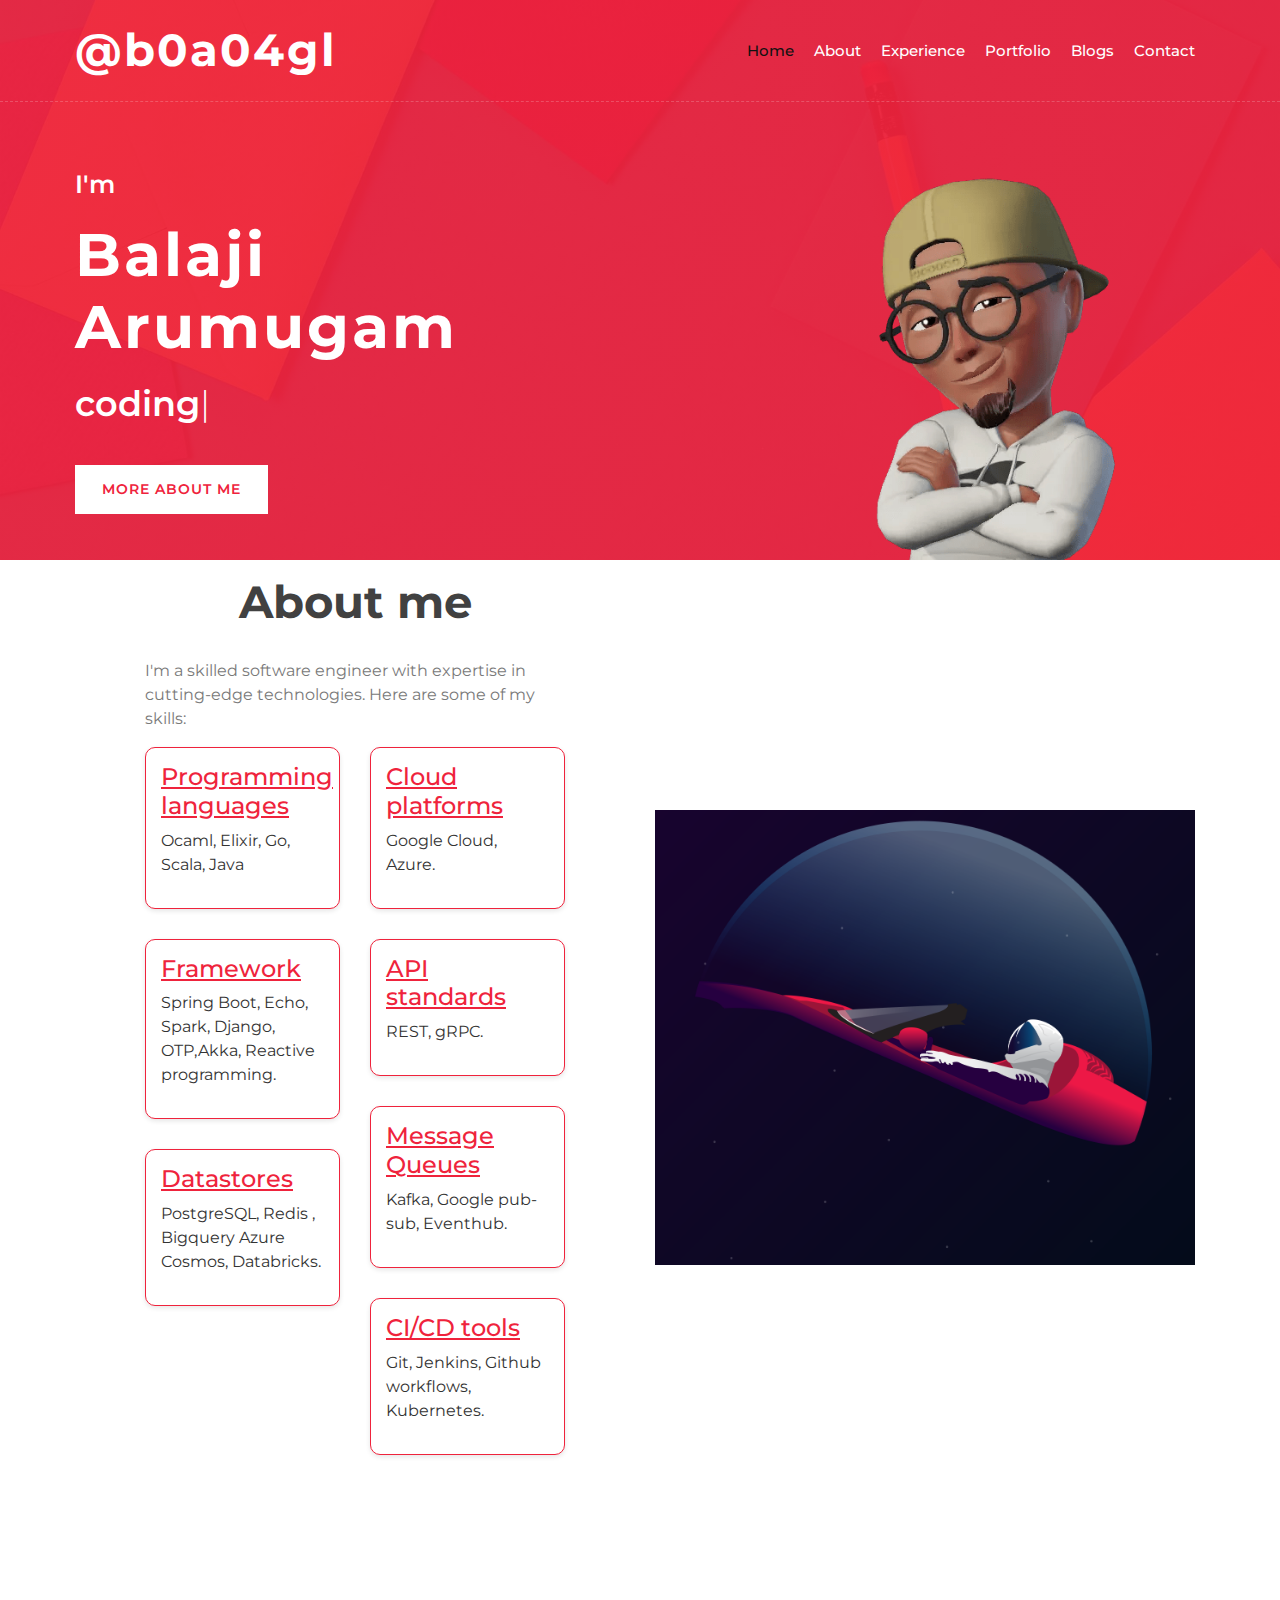
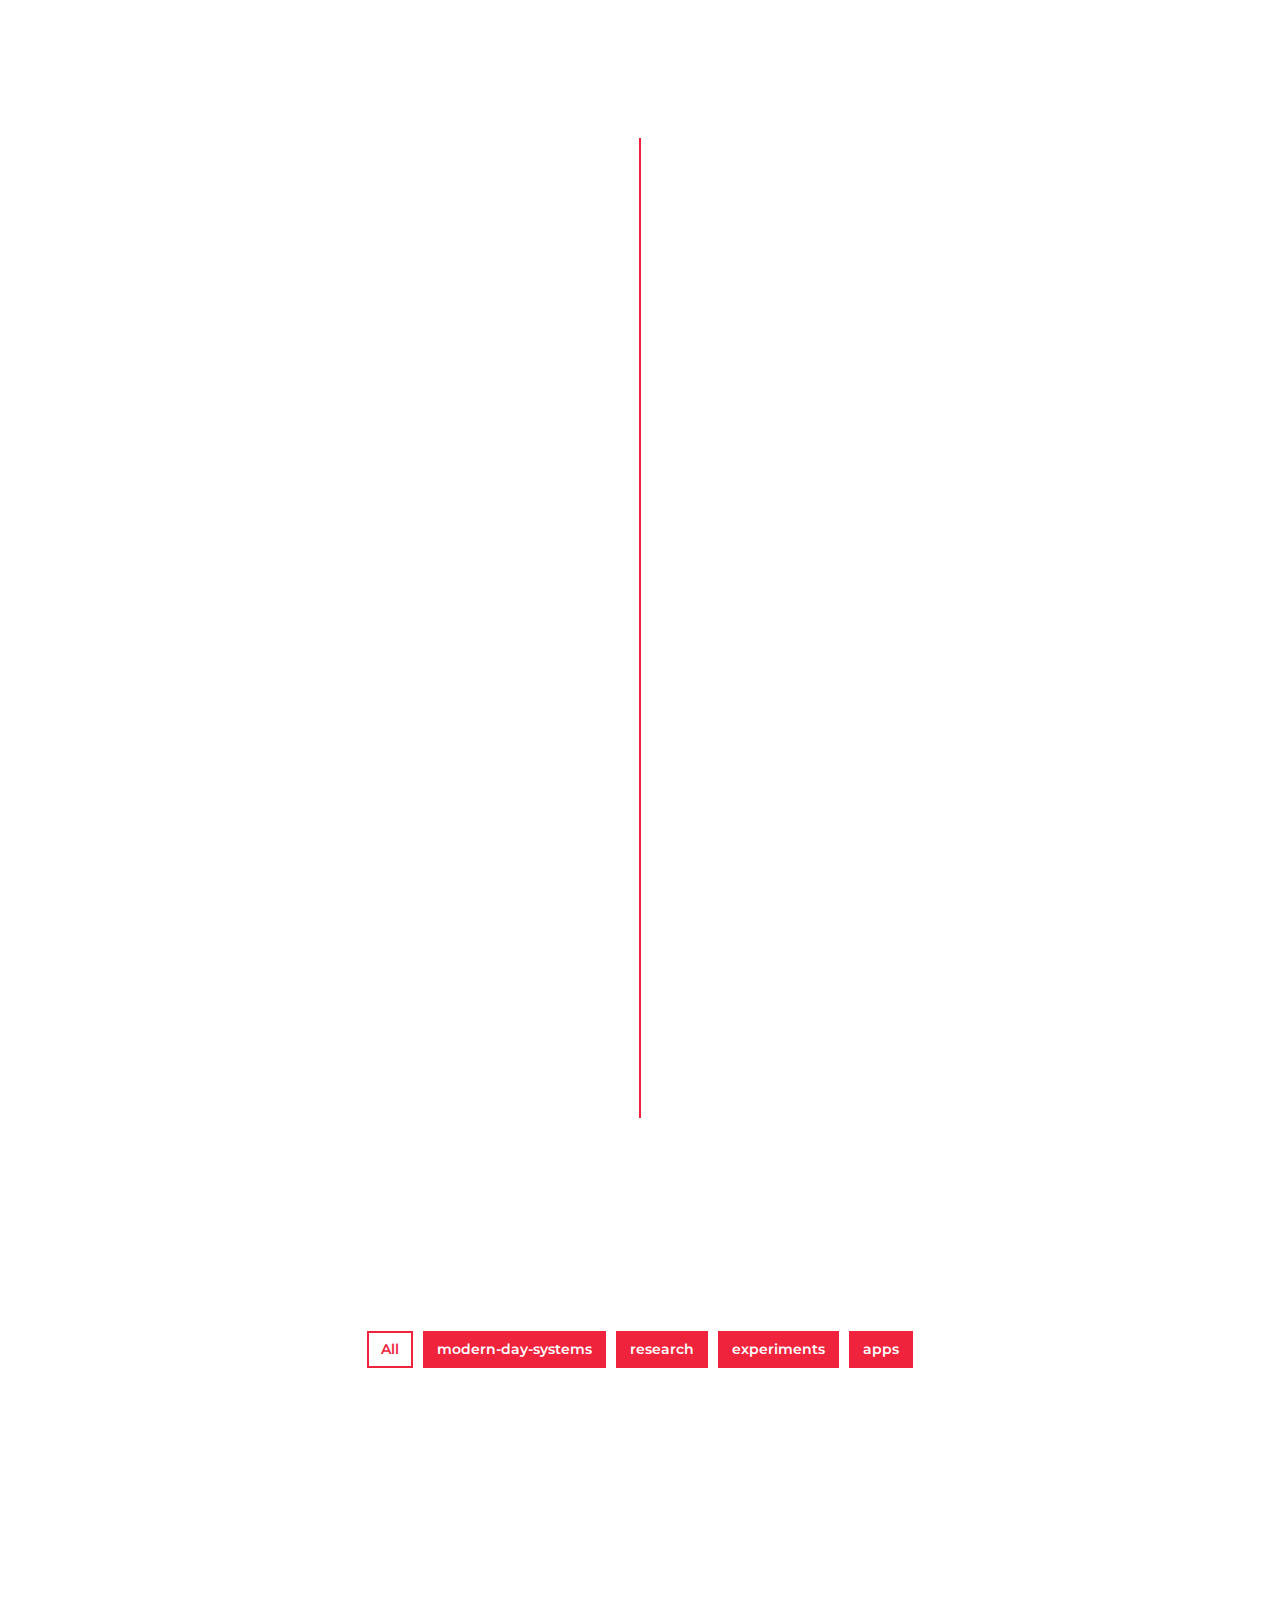
==== commit de4ca601: "Update index.html" ====
--- a/index.html
+++ b/index.html
@@ -177,10 +177,9 @@
                     <div class="timeline-text">
                         <div class="timeline-date">May'2019 - June'2019</div>
                         <h2>Research Intern</h2>
-                        <h4>Department of IST(IITM), Chennai , IN</h4>
+                        <h4>IIT Madras, Chennai , IN</h4>
                         <p>
-                            Worked in the "Unmanned Autonomous Vehicle(UAV)" project team and 
-                            Enhanced the precision of the Unmanned Autonomous Vehicle's obstacle and range detection 
+                            Enhanced the precision of the the precision of the UR5e Arm's motion planning
                             algorithm by 76% through the development of a context-aware computer vision algorithm.
                         </p>
                     </div>
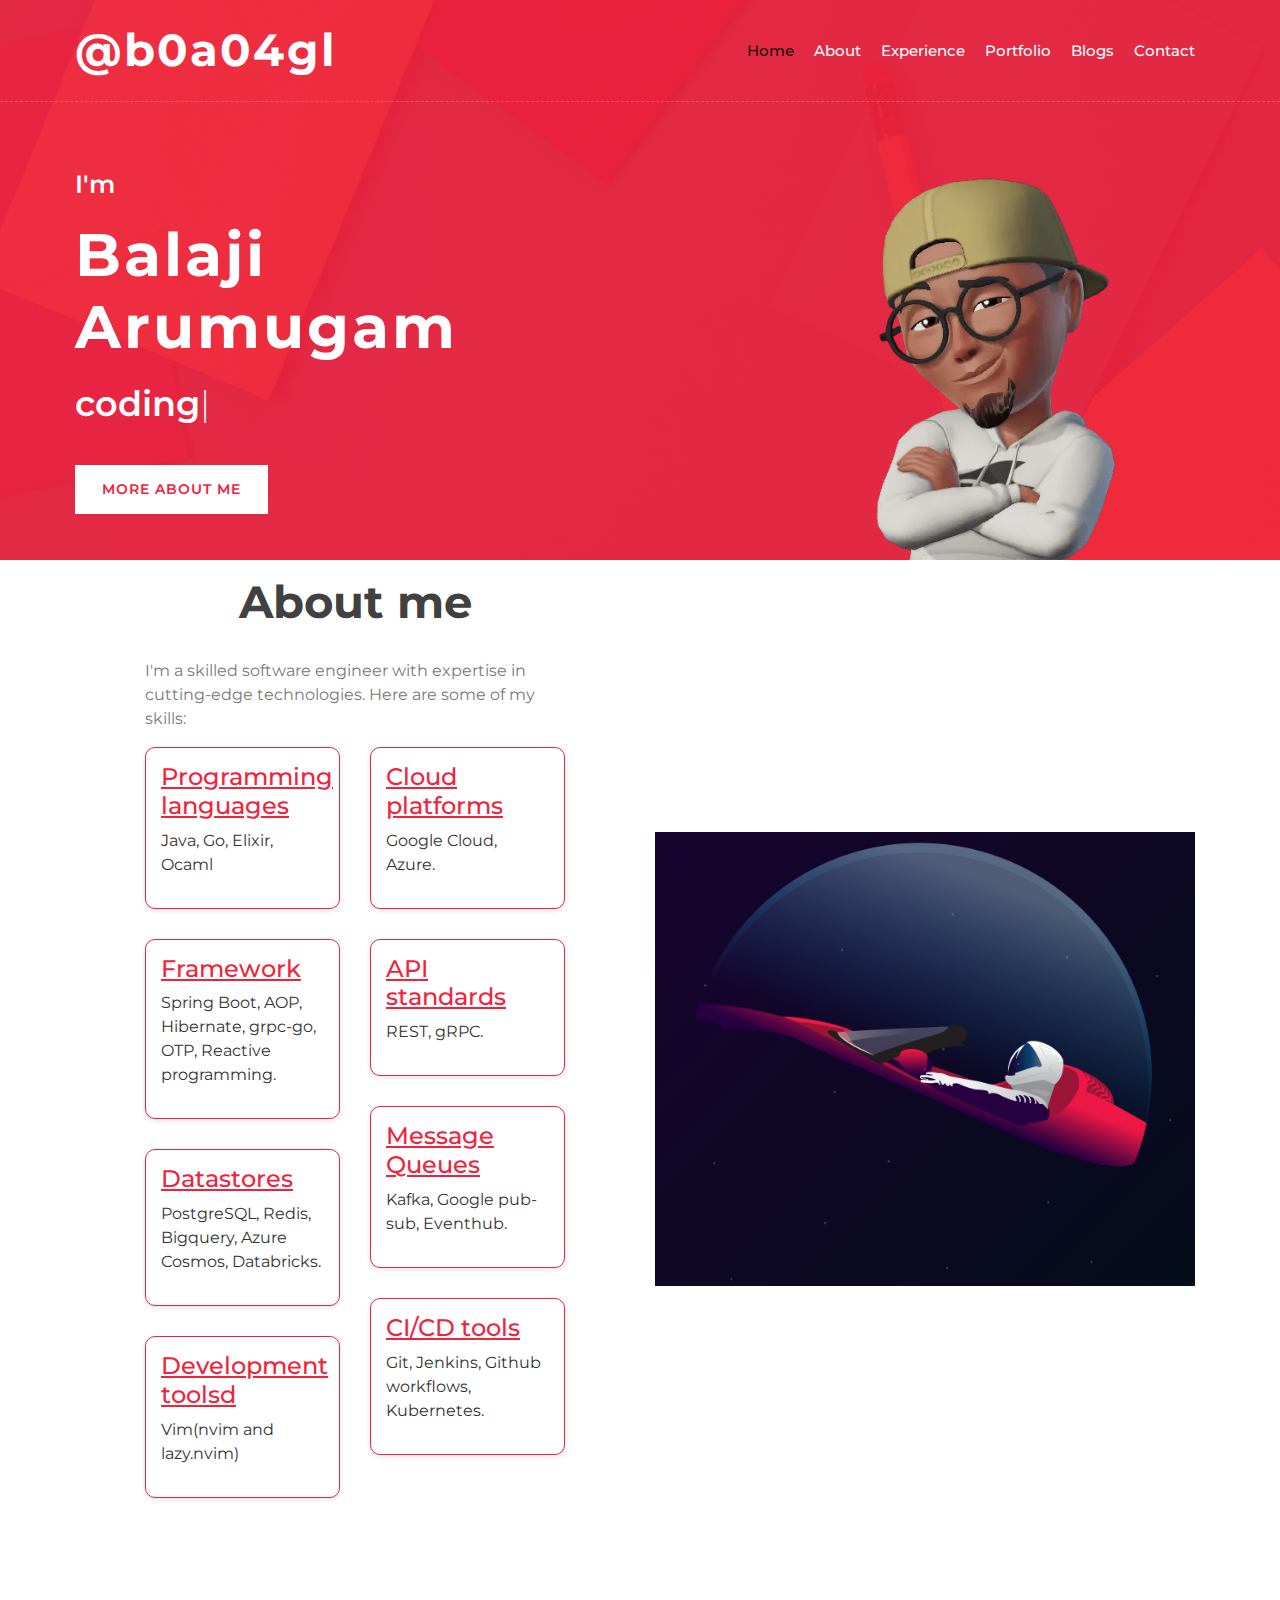
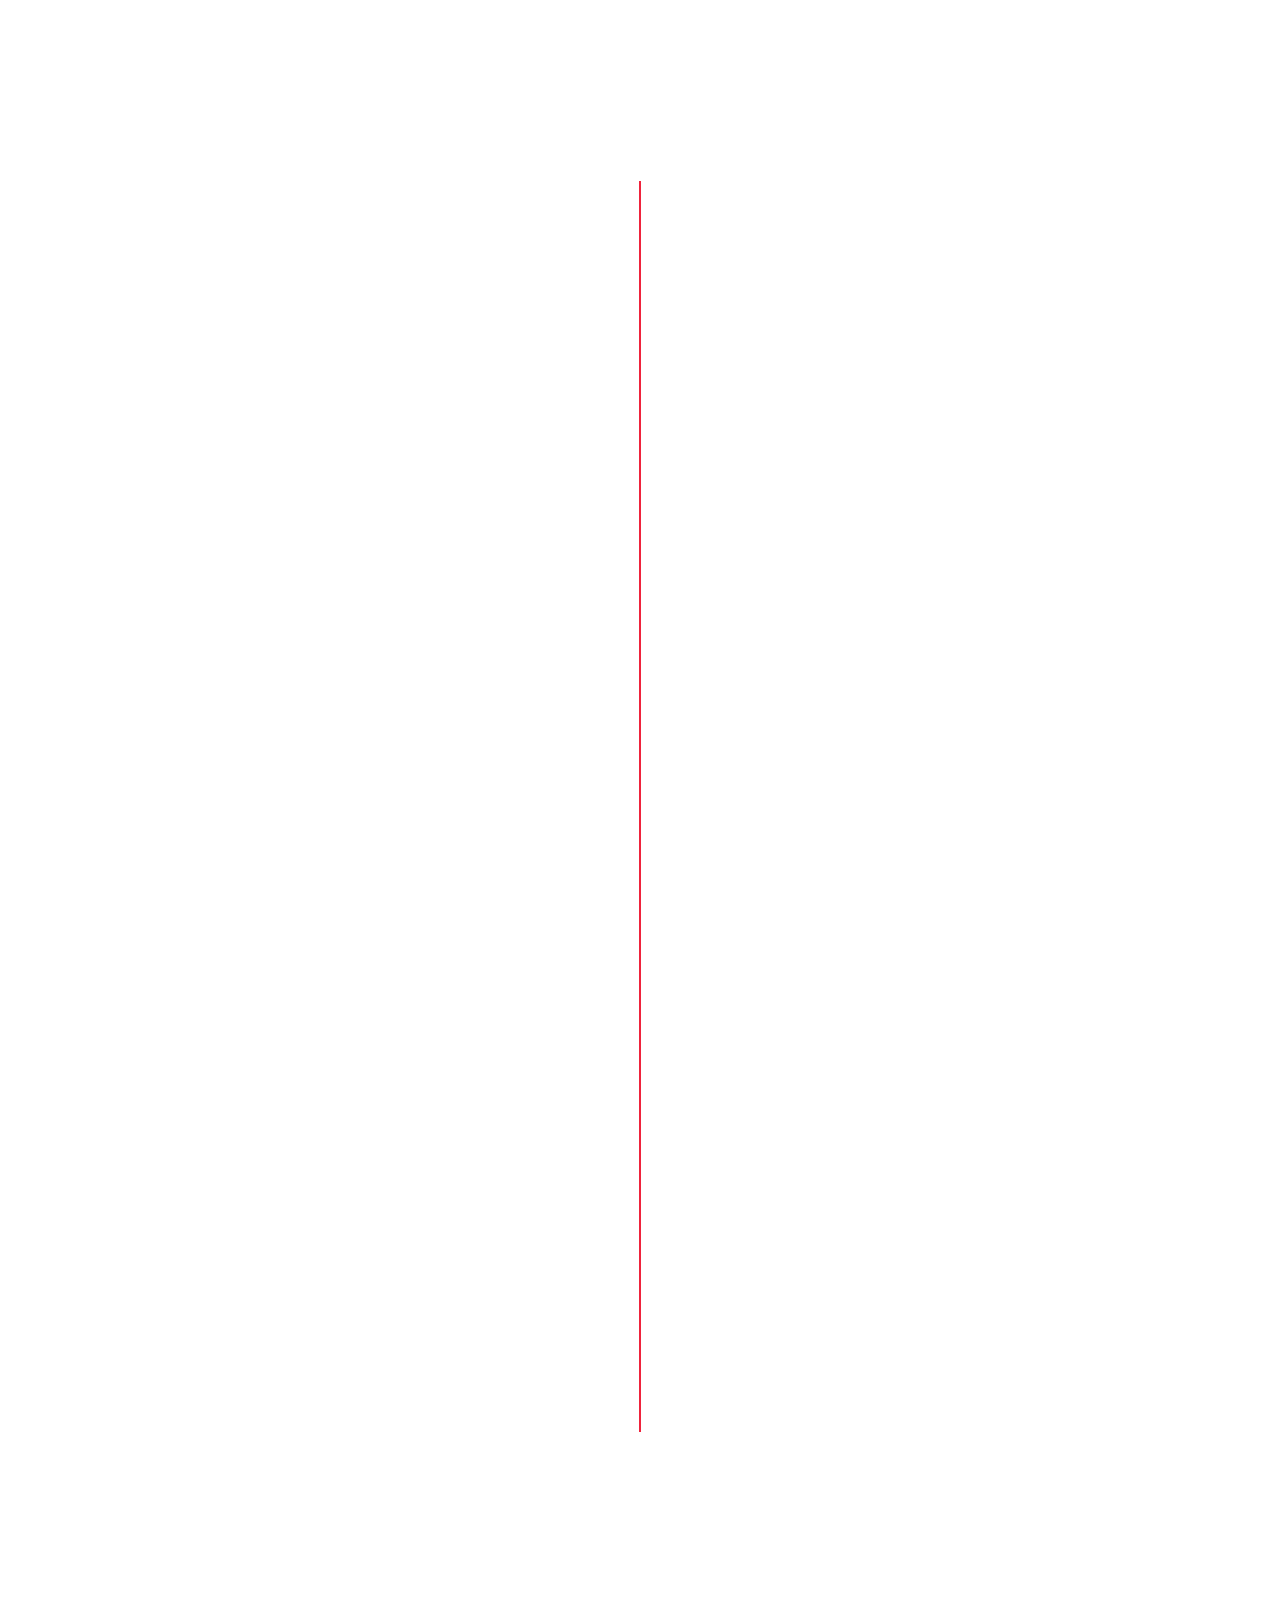
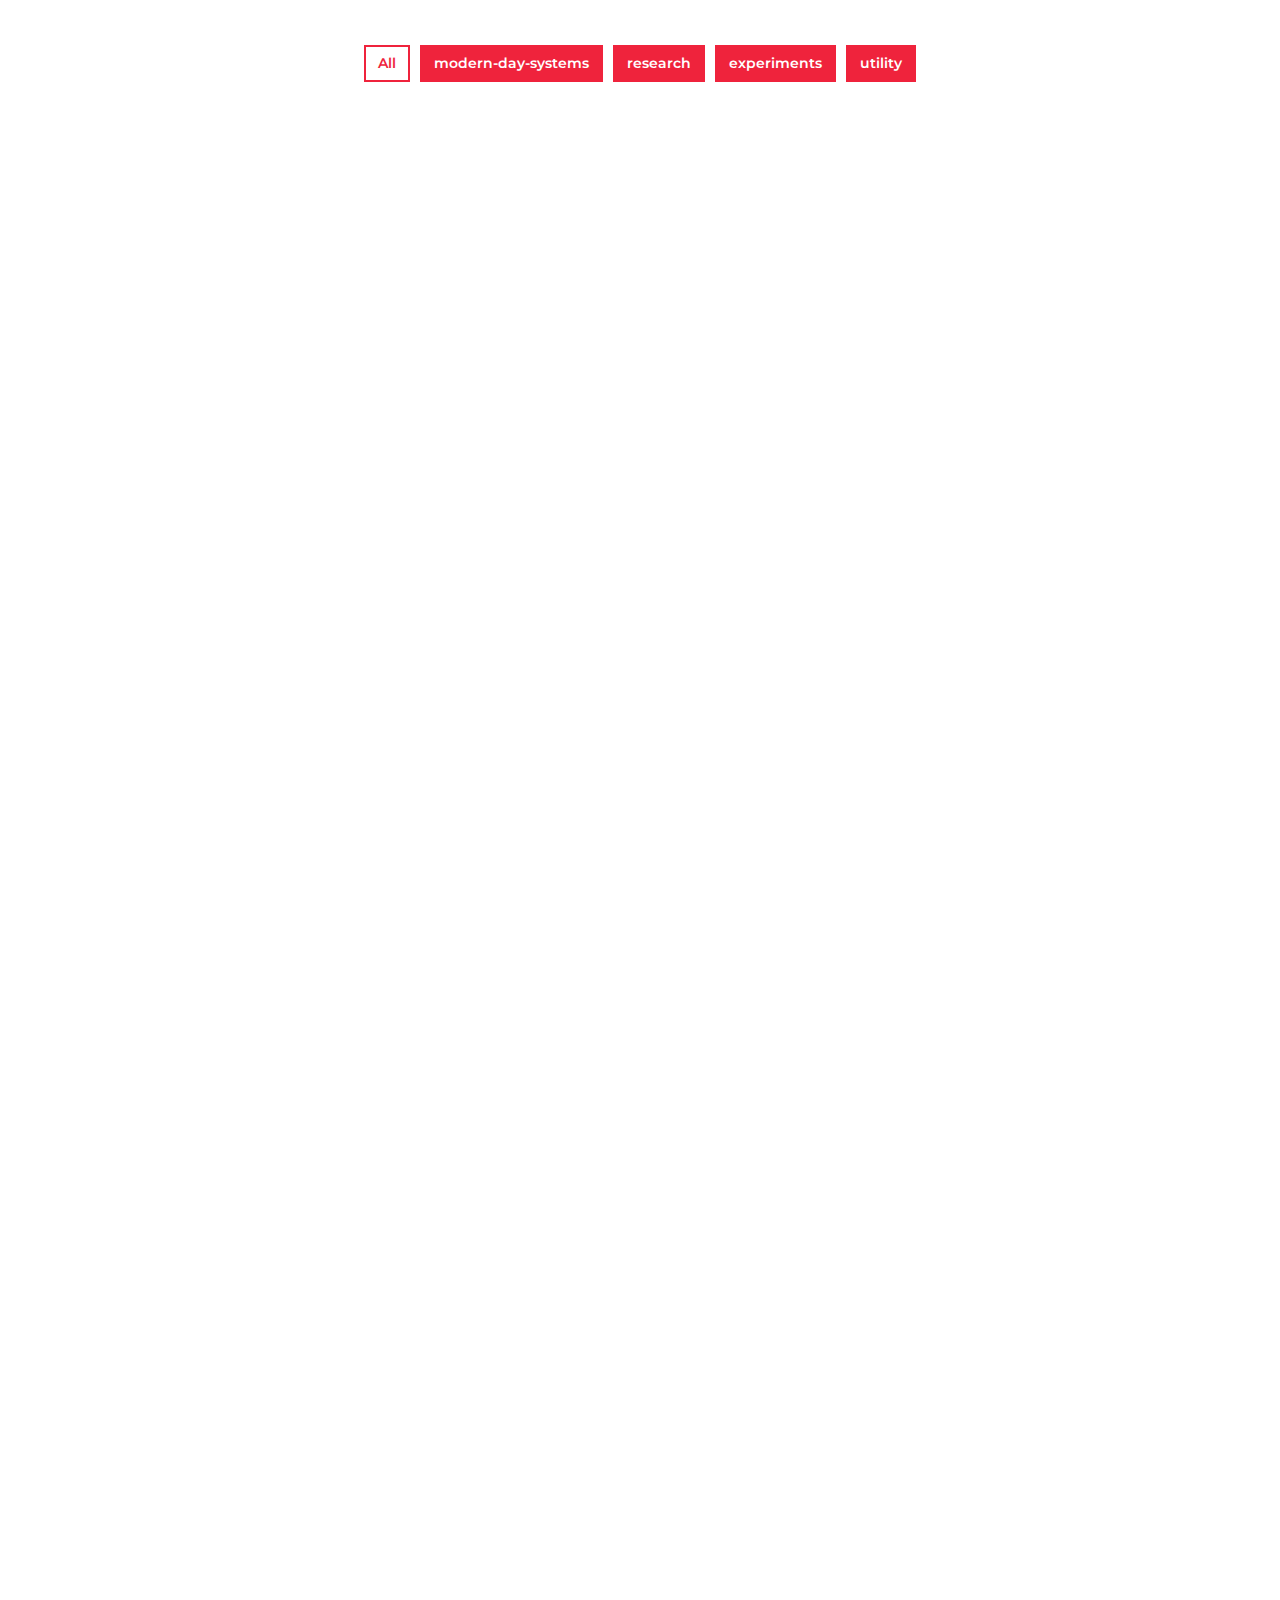
==== commit f18d72e9: "updated blogs" ====
--- a/index.html
+++ b/index.html
@@ -121,15 +121,19 @@
                         <div class="col-md-6">
                             <div class="skill">
                                 <h3>Programming languages</h3>
-                                <p>Ocaml, Elixir, Go, Scala, Java</p>
+                                <p>Java, Go, Elixir, Ocaml</p>
                             </div>
                             <div class="skill">
                                 <h3>Framework</h3>
-                                <p>Spring Boot, Echo, Spark, Django, OTP,Akka, Reactive programming.</p>
+                                <p>Spring Boot, AOP,  Hibernate, grpc-go, OTP, Reactive programming.</p>
                             </div>
                             <div class="skill">
                                 <h3>Datastores</h3>
-                                <p>PostgreSQL, Redis , Bigquery Azure Cosmos, Databricks.</p>
+                                <p>PostgreSQL, Redis, Bigquery, Azure Cosmos, Databricks.</p>
+                            </div>
+                             <div class="skill">
+                                <h3>Development toolsd</h3>
+                                <p>Vim(nvim and lazy.nvim)</p>
                             </div>
                         </div>
                         <div class="col-md-6">
@@ -179,9 +183,8 @@
                         <h2>Research Intern</h2>
                         <h4>IIT Madras, Chennai , IN</h4>
                         <p>
-                            Enhanced the precision of the the precision of the UR5e Arm's motion planning
-                            algorithm by 76% through the development of a context-aware computer vision algorithm.
-                        </p>
+                           Enhanced the precision of the UR5e Arm’s motion planning by 68% through the development
+                           of a context-aware computer vision algorithm.                        </p>
                     </div>
                 </div>
                 <div class="timeline-item right wow slideInRight" data-wow-delay="0.1s">
@@ -190,10 +193,8 @@
                         <h2>SDE Intern</h2>
                         <h4>Samsung R&D Institute, Bangalore , IN</h4>
                         <p>
-                            Worked in IoT App and Plugins team and developed an "Experimental Mobile application,
-                            Controller for all Bluetooth supported Devices" which got great impact as it is of realtime
-                            use.
-                        </p>
+                           Optimized the performance of the SmartThings IoT mobile application by converting it
+                           into a Progressive Web App (PWA), resulting in an 800ms reduction in application load time.                        </p>
                     </div>
                 </div>
                 <div class="timeline-item left wow slideInLeft" data-wow-delay="0.1s">
@@ -202,21 +203,30 @@
                         <h2>SDE Intern</h2>
                         <h4>Infotix Techno Solutions, Chennai , IN</h4>
                         <p>
-                            Worked in Cognitive App Development team and developed an "Conglomerate Mobile application,
+                            Worked in Cognitive App Development team and developed an "Rentals Mobile application,
                             allows customers to search for properties based on filters. Renters to post for property.
                             Admins to verify properties and profiles."
                         </p>
                     </div>
                 </div>
-                
-                <div class="timeline-item right wow slideInRight" data-wow-delay="0.1s">
+                 <div class="timeline-item right wow slideInRight" data-wow-delay="0.1s">
                     <div class="timeline-text">
-                        <div class="timeline-date">March'2021 - Present </div>
+                        <div class="timeline-date">June'2021 - June'2023 </div>
+                        <h2>Software Engineer II</h2>
+                        <h4>Walmart Global Tech India, IN</h4>
+                        <p>
+                          Working with NextGen Inventory Management system team of www.samsclub.com where I've achieved annual cloud cost savings of $600,000 by implementing resource optimization techniques in resource-intensive workflows.                        </p>
+                    </div>
+                </div> 
+                <div class="timeline-item left wow slideInLeft" data-wow-delay="0.1s">
+                    <div class="timeline-text">
+                        <div class="timeline-date">July'2023 - Present </div>
                         <h2>Software Engineer III</h2>
                         <h4>Walmart Global Tech India, IN</h4>
                         <p>
-                            Working with NextGen Inventory Management system team of www.samsclub.com whom 
-                            we're responsible for smooth transactional handling of supply and demand as part of order life cycle.
+                            Working with same team whom we're responsible for smooth transactional handling of supply and demand as part of order life cycle.
+                            Active contributor to bunch of mission critical projects including Future Inventory, Sams Garage, Audit framework
+                            .
                         </p>
                     </div>
                 </div>
@@ -242,7 +252,7 @@
                         <li data-filter=".filter-1">modern-day-systems</li>
                         <li data-filter=".filter-2">research</li>
                         <li data-filter=".filter-3  ">experiments</li>
-                        <li data-filter=".filter-4">apps</li>
+                        <li data-filter=".filter-4">utility</li>
                     </ul>
                 </div>
             </div>
@@ -324,7 +334,7 @@
                         </div>
                     </div>
                 </div>
-                <div class="col-lg-4 col-md-6 col-sm-12 portfolio-item filter-4 wow fadeInUp" data-wow-delay="0.2s">
+                <div class="col-lg-4 col-md-6 col-sm-12 portfolio-item filter-1 wow fadeInUp" data-wow-delay="0.2s">
                     <div class="portfolio-wrap">
                         <div class="portfolio-img">
                             <img src="img/counter.png" alt="Image">
@@ -335,7 +345,7 @@
                         </div>
                     </div>
                 </div>
-                <div class="col-lg-4 col-md-6 col-sm-12 portfolio-item filter-4 wow fadeInUp" data-wow-delay="0.4s">
+                <div class="col-lg-4 col-md-6 col-sm-12 portfolio-item filter-1 wow fadeInUp" data-wow-delay="0.4s">
                     <div class="portfolio-wrap">
                         <div class="portfolio-img">
                             <img src="img/11906541_4860250.jpg" alt="Image">
@@ -357,6 +367,18 @@
                         </div>
                     </div>
                 </div>
+                <div class="col-lg-4 col-md-6 col-sm-12 portfolio-item filter-2 wow fadeInUp" data-wow-delay="0.4s">
+                    <div class="portfolio-wrap">
+                        <div class="portfolio-img">
+                            <img src="img/np-hard-st.png" alt="Image">
+                        </div>
+                        <div class="portfolio-text">
+                            <h3>NP-Hard-Solver</h3>
+                            <a class="btn" href=https://github.com/b0a04gl/np-hard-solver-elixir">+</a>
+                        </div>
+                    </div>
+                </div>
+
 
                 
             
@@ -516,12 +538,54 @@
                                 <p><i class="far fa-calendar-alt"></i>23-Oct-2023</p>
                             </div>
                             <p>
-                                We'll be comparing the performance of Java 21 Virtual Threads, Go Threads, and Elixir Erlang Threads in a unique experiment — creating whopping one million threads to handle a simple printing task.Each model brings something special to the table, making them powerful tools for different tech adventures. So, which thread tribe are you joining today? 😂
+                                Comparing the performance of Java 21 Virtual Threads, Go Threads, and Elixir Erlang Threads in a unique experiment — creating whopping one million threads to handle a simple printing task.Each model brings something special to the table, making them powerful tools for different tech adventures. So, which thread tribe are you joining today? 😂
                             </p>
                             <a class="btn" href="https://medium.com/@baaalaji.arumugam/concurrency-performance-battle-java-21-virtual-threads-vs-ae7f1533d105">Read More <i class="fa fa-angle-right"></i></a>
                         </div>
                     </div>
                 </div>
+                <div class="col-lg-6">
+                    <div class="blog-item wow fadeInUp" data-wow-delay="0.3s">
+                        <div class="blog-img">
+                            <img src="img/fp-blog.jpg" alt="Blog">
+                        </div>
+                        <div class="blog-text">
+                            <h2>Finding the sweet spot with functional programming</h2>
+                            <div class="blog-meta">
+                                <p><i class="far fa-user"></i>Balaji</p>
+                                <p><i class="far fa-list-alt"></i>Technical Blog</p>
+                                <p><i class="far fa-calendar-alt"></i>23-Oct-2023</p>
+                            </div>
+                            <p>
+After few years of playing with functional programming, this morning was experiencing something different quite close to my heart. It’s kinda feel like magic. 
+This is purely my artistic way of enjoying the beauty of programming.
+                            </p>
+                            <a class="btn" href="https://medium.com/@baaalaji.arumugam/romancing-with-code-an-ode-to-functional-programming-e5e453958a00">Read More <i class="fa fa-angle-right"></i></a>
+                        </div>
+                    </div>
+                </div>
+                <div class="col-lg-6">
+                    <div class="blog-item wow fadeInUp" data-wow-delay="0.3s">
+                        <div class="blog-img">
+                            <img src="img/genetic-algo.jpg" alt="Blog">
+                        </div>
+                        <div class="blog-text">
+                            <h2>Solving NP-Hard Problems with Genetic Algorithms in Elixir</h2>
+                            <div class="blog-meta">
+                                <p><i class="far fa-user"></i>Balaji</p>
+                                <p><i class="far fa-list-alt"></i>Technical Blog</p>
+                                <p><i class="far fa-calendar-alt"></i>23-Oct-2023</p>
+                            </div>
+                            <p>
+Genetic algorithms, inspired by the process of natural selection, are powerful optimization techniques.
+They can efficiently tackle NP-hard problems like the N-Queens puzzle.This blog post will demonstrate how Elixir, a functional and concurrent language,
+can be used to implement a genetic algorithm to solve this challenging problem efficiently.                            </p>
+                            <a class="btn" href="https://medium.com/@baaalaji.arumugam/romancing-with-code-an-ode-to-functional-programming-e5e453958a00">Read More <i class="fa fa-angle-right"></i></a>
+                        </div>
+                    </div>
+                </div>
+ </div>
+               
             </div>
         </div>
     </div>
@@ -624,4 +688,4 @@
     <script src="js/main.js"></script>
 </body>
 
-</html>+</html>
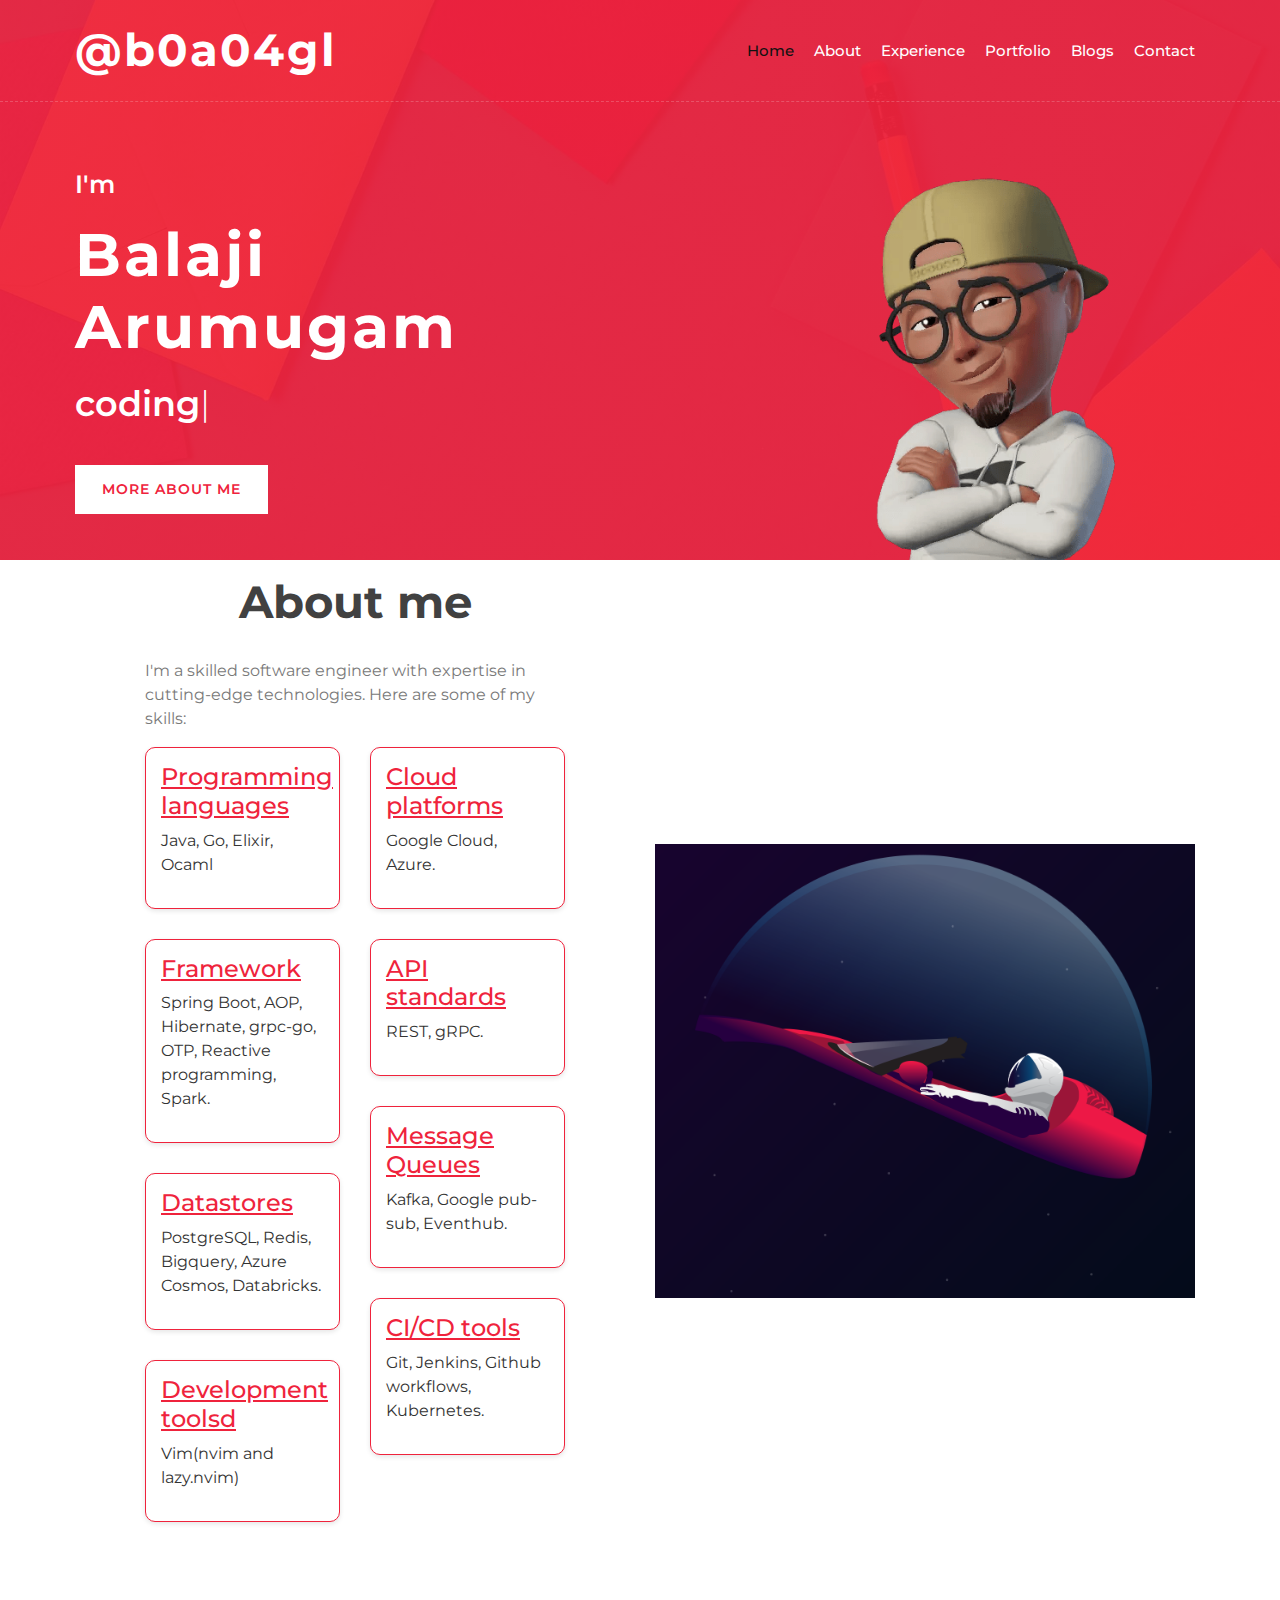
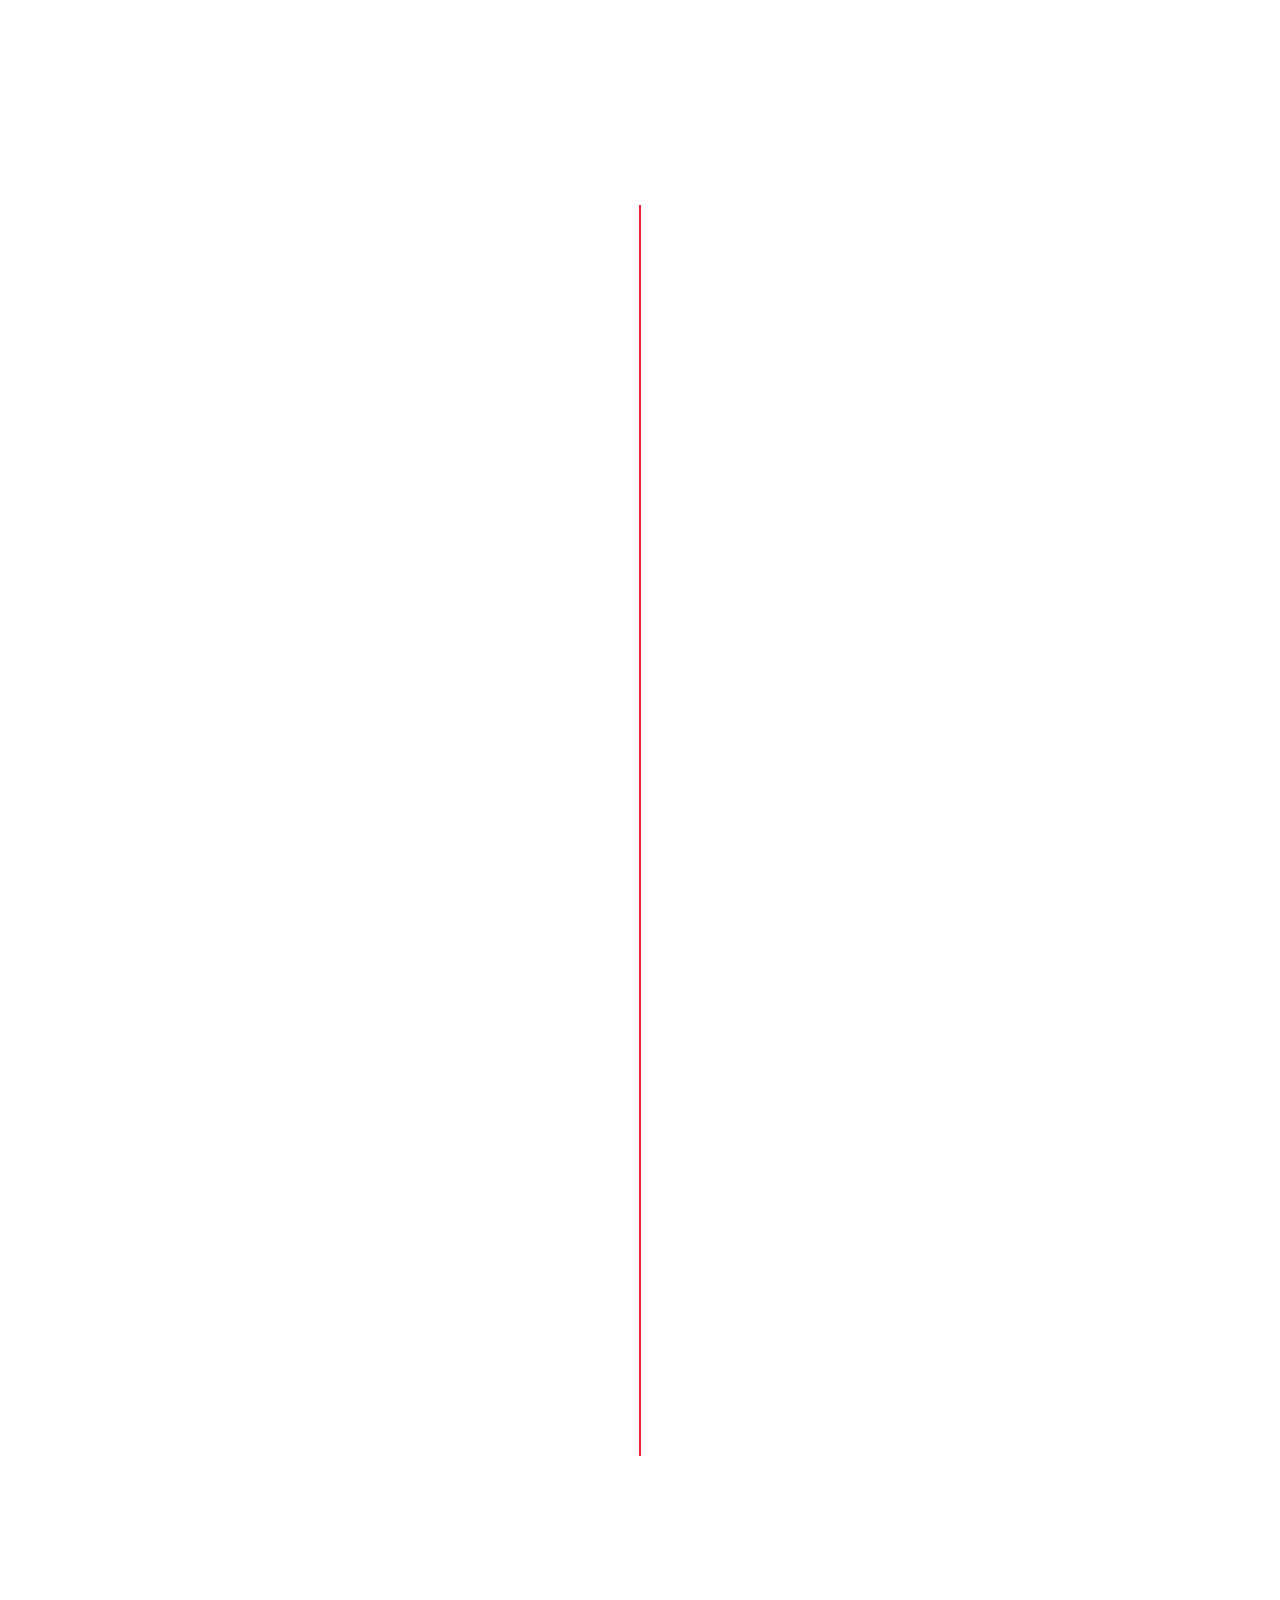
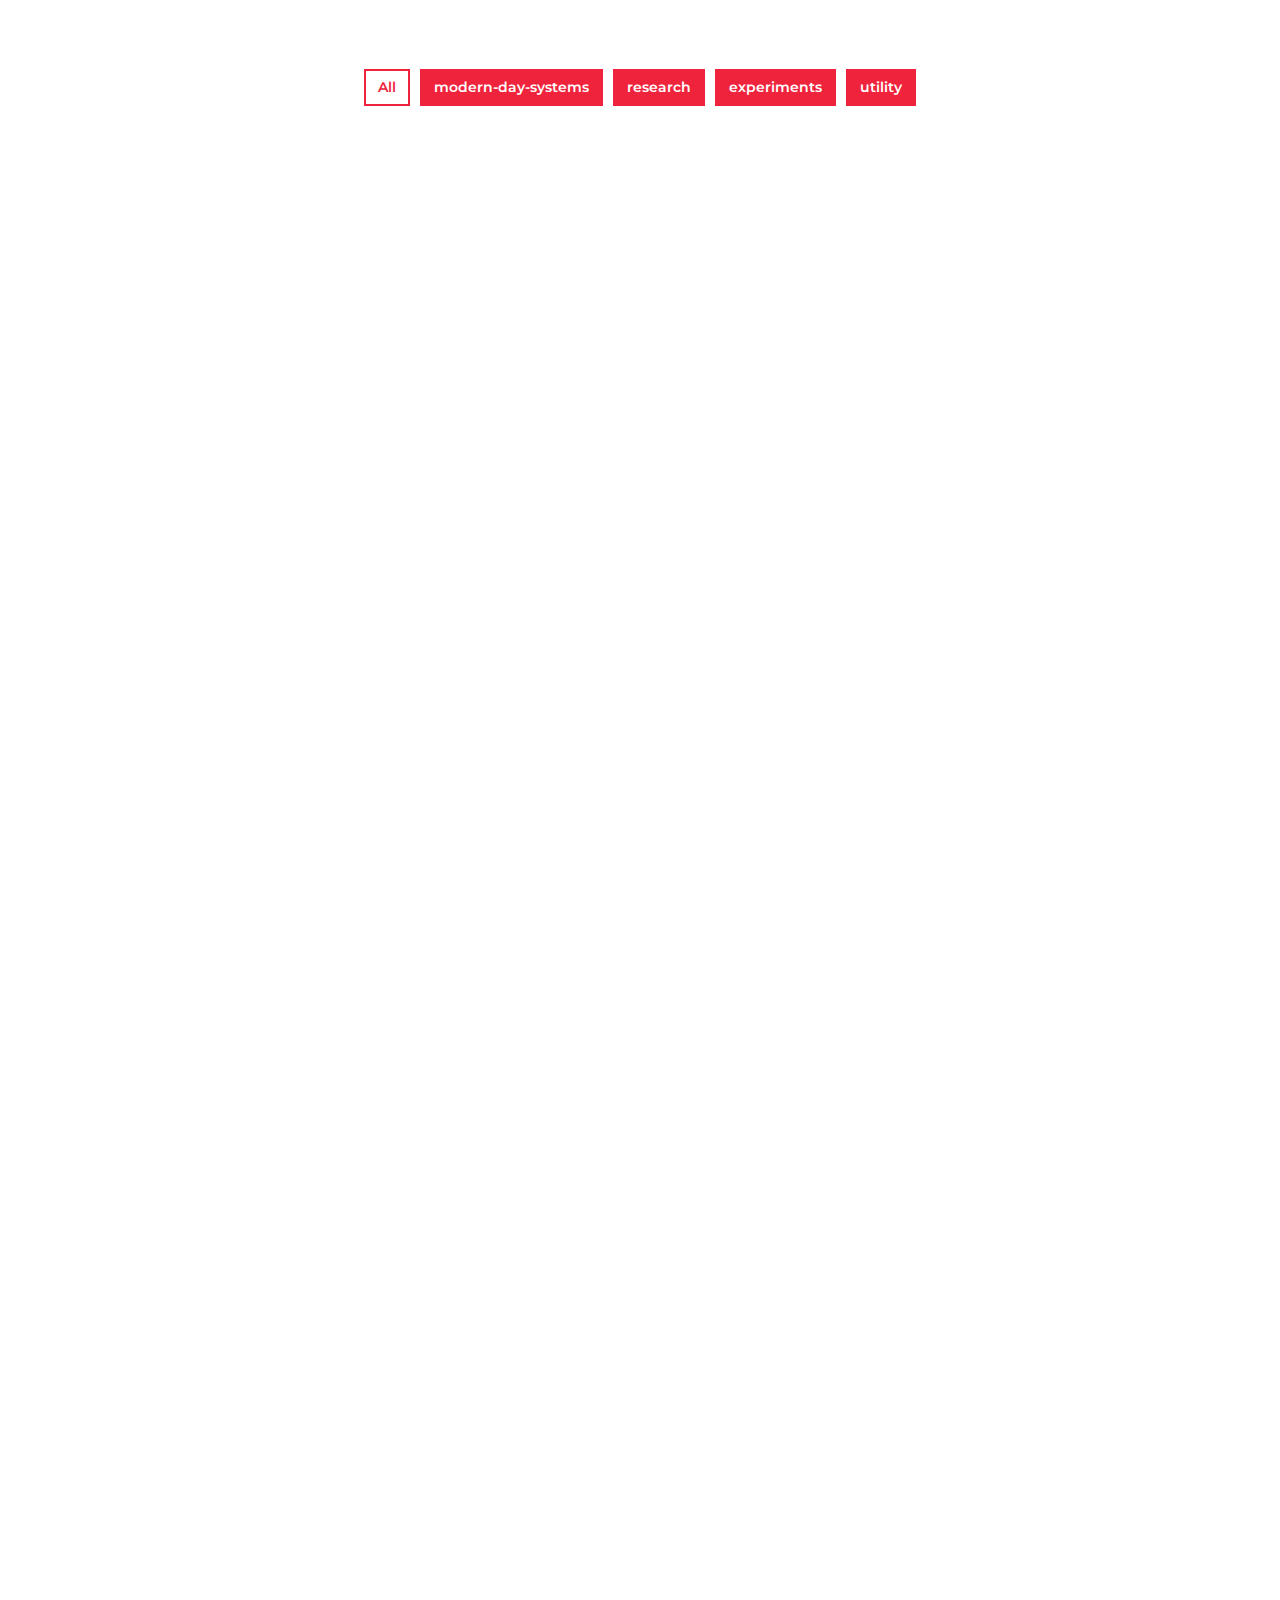
==== commit 5df637ef: "Update index.html" ====
--- a/index.html
+++ b/index.html
@@ -125,7 +125,7 @@
                             </div>
                             <div class="skill">
                                 <h3>Framework</h3>
-                                <p>Spring Boot, AOP,  Hibernate, grpc-go, OTP, Reactive programming.</p>
+                                <p>Spring Boot, AOP,  Hibernate, grpc-go, OTP, Reactive programming, Spark.</p>
                             </div>
                             <div class="skill">
                                 <h3>Datastores</h3>
@@ -183,7 +183,7 @@
                         <h2>Research Intern</h2>
                         <h4>IIT Madras, Chennai , IN</h4>
                         <p>
-                           Enhanced the precision of the UR5e Arm’s motion planning by 68% through the development
+                           Enhanced the precision of the UR5e Arm's motion planning by 68% through the development
                            of a context-aware computer vision algorithm.                        </p>
                     </div>
                 </div>
@@ -580,7 +580,7 @@
 Genetic algorithms, inspired by the process of natural selection, are powerful optimization techniques.
 They can efficiently tackle NP-hard problems like the N-Queens puzzle.This blog post will demonstrate how Elixir, a functional and concurrent language,
 can be used to implement a genetic algorithm to solve this challenging problem efficiently.                            </p>
-                            <a class="btn" href="https://medium.com/@baaalaji.arumugam/romancing-with-code-an-ode-to-functional-programming-e5e453958a00">Read More <i class="fa fa-angle-right"></i></a>
+                            <a class="btn" href="https://medium.com/@baaalaji.arumugam/solving-np-hard-problems-with-genetic-algorithms-in-elixir-c5b013fbcbff">Read More <i class="fa fa-angle-right"></i></a>
                         </div>
                     </div>
                 </div>
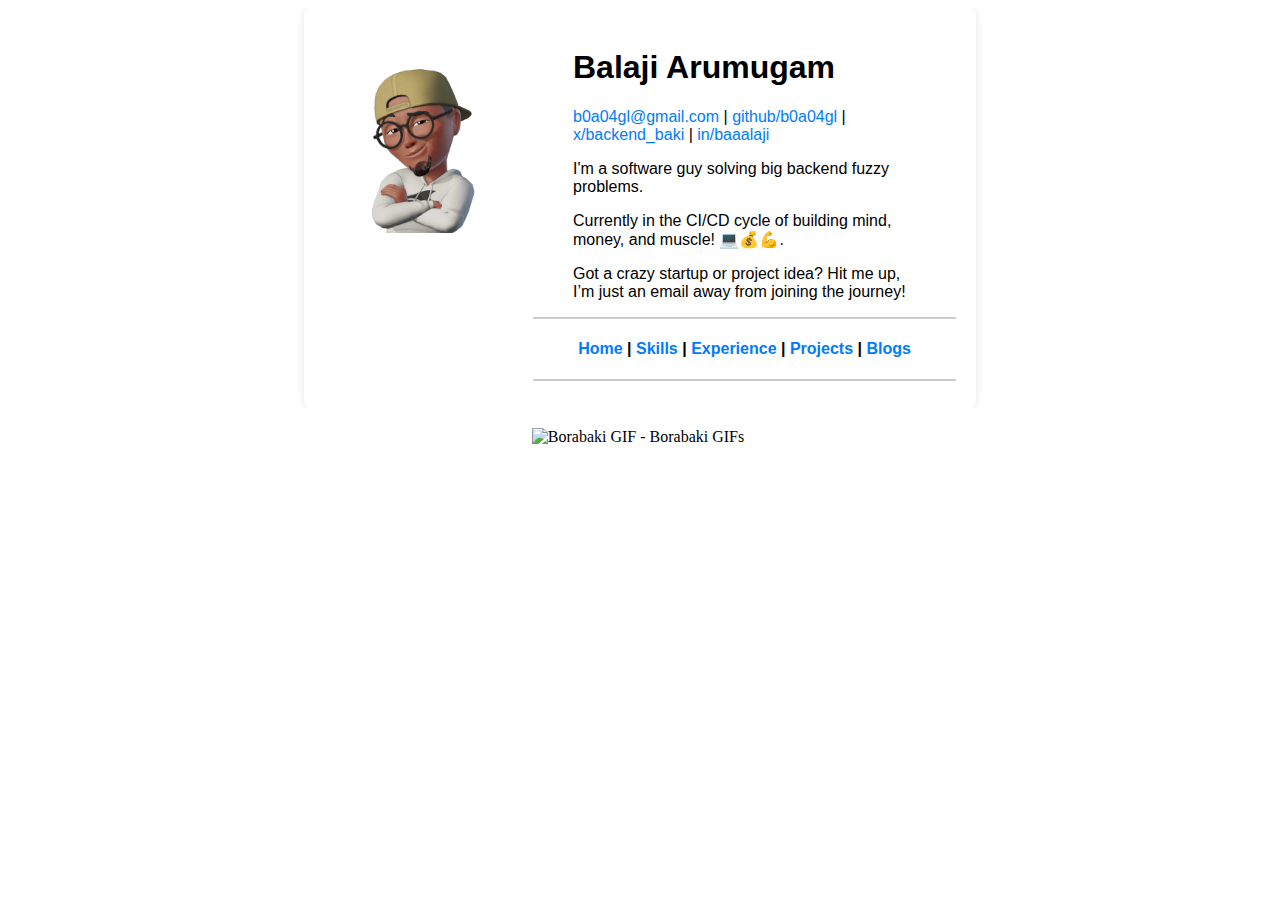
==== commit 5318b577: "init 2.0!" ====
--- a/index.html
+++ b/index.html
@@ -1,691 +1,21 @@
+
+<!-- index.html -->
 <!DOCTYPE html>
 <html lang="en">
 
 <head>
-    <meta charset="utf-8">
+    <meta charset="UTF-8">
+    <meta http-equiv="X-UA-Compatible" content="IE=edge">
+    <meta name="viewport" content="width=device-width, initial-scale=1.0">
     <title>@b0a04gl</title>
-
-    <script src="https://smtpjs.com/v3/smtp.js">
-    </script>
-<script type="text/javascript">
-    function sendEmail(event) {
-        event.preventDefault(); // Prevent the form from submitting normally
-
-        var name = document.getElementById("name").value;
-        var email = document.getElementById("email").value;
-        var subject = document.getElementById("subject").value;
-        var message = document.getElementById("message").value;
-
-        Email.send({
-            Host : "smtp.elasticemail.com",
-            Username : "baaalaji.arumugam@gmail.com",
-            Password : "B7A855EE2DB79A11F5B26CCBC9A633211F81",
-            To: 'baaalaji.arumugam@gmail.com',
-            From: email,
-            Subject: subject,
-            Body: "Name: " + name + "<br>Email: " + email + "<br>Message: " + message,
-        }).then(function (message) {
-            alert("Mail sent successfully");
-        });
-    }
-</script>
-
-    <meta content="width=device-width, initial-scale=1.0" name="viewport">
-    <meta content="Balaji Arumugam b0a04gl" name="keywords">
-    <meta content="Balaji Arumugam b0a04gl" name="description">
-
-    <!-- Favicon -->
-    <link href="img/favicon.ico" rel="icon">
-
-    <!-- Google Font -->
-    <link href="https://fonts.googleapis.com/css2?family=Montserrat:wght@300;400;500;600;700&display=swap"
-        rel="stylesheet">
-
-    <!-- CSS Libraries -->
-    <link href="https://stackpath.bootstrapcdn.com/bootstrap/4.4.1/css/bootstrap.min.css" rel="stylesheet">
-    <link href="https://cdnjs.cloudflare.com/ajax/libs/font-awesome/5.10.0/css/all.min.css" rel="stylesheet">
-    <link href="lib/animate/animate.min.css" rel="stylesheet">
-    <link href="lib/owlcarousel/assets/owl.carousel.min.css" rel="stylesheet">
-    <link href="lib/lightbox/css/lightbox.min.css" rel="stylesheet">
-
-    <!-- Template Stylesheet -->
-    <link href="css/style.css" rel="stylesheet">
-
-    <link rel="icon" type="image/png" href="img/rocket.png">
 </head>
 
-<body data-spy="scroll" data-target=".navbar" data-offset="51">
-    <!-- Nav Bar Start -->
-    <div class="navbar navbar-expand-lg bg-light navbar-light">
-        <div class="container-fluid">
-            <a href="index.html" class="navbar-brand">@b0a04gl</a>
-            <button type="button" class="navbar-toggler" data-toggle="collapse" data-target="#navbarCollapse">
-                <span class="navbar-toggler-icon"></span>
-            </button>
+<body>
 
-            <div class="collapse navbar-collapse justify-content-between" id="navbarCollapse">
-                <div class="navbar-nav ml-auto">
-                    <a href="#home" class="nav-item nav-link active">Home</a>
-                    <a href="#about" class="nav-item nav-link">About</a>
-                    <a href="#experience" class="nav-item nav-link">Experience</a>
-                    <a href="#portfolio" class="nav-item nav-link">Portfolio</a>
-                    <!-- <a href="#resume" class="nav-item nav-link">Resume</a> -->
-                    <a href="#blog" class="nav-item nav-link">Blogs</a>
-                    <a href="#contact" class="nav-item nav-link">Contact</a>
-                </div>
-            </div>
-        </div>
-    </div>
-    <!-- Nav Bar End -->
+    <!-- Include the header component using an iframe -->
+    <iframe src="header.html" frameborder="0" width="100%" height="400px"></iframe>
 
-
-    <!-- Hero Start -->
-    <div class="hero" id="home">
-        <div class="container-fluid">
-            <div class="row align-items-center">
-                <div class="col-sm-12 col-md-6">
-                    <div class="hero-content">
-                        <div class="hero-text">
-                            <p>I'm</p>
-                            <h1>Balaji Arumugam</h1>
-                            <h2></h2>
-                            <div class="typed-text">coding conundrum crusader</div>
-                        </div>
-                        <div class="hero-btn"><a class="btn" href="#about">MORE ABOUT ME</a></div>
-                    </div>
-                
-                </div>
-                <div class="col-sm-12 col-md-6 d-none d-md-block">
-                    <div class="hero-image">
-                        <img src="img/STK-20231023-WA0000.png" alt="Hero Image">
-                    </div>
-                </div>
-            </div>
-        </div>
-    </div>
-    <!-- Hero End -->
-
-
-<!-- About Start -->
-<div class="about wow fadeInUp" data-wow-delay="0.1s" id="about">
-    <div class="container">
-        <div class="row align-items-center">
-            <div class="col-md-6">
-                <div class="about-content">
-                    <div class="section-header text-center wow zoomIn" data-wow-delay="0.1s">
-                        <h2>About me</h2>
-                    </div>
-                    
-                    <p>I'm a skilled software engineer with expertise in cutting-edge technologies. Here are some of my skills:</p>
-                    <div class="row skills">
-                        <div class="col-md-6">
-                            <div class="skill">
-                                <h3>Programming languages</h3>
-                                <p>Java, Go, Elixir, Ocaml</p>
-                            </div>
-                            <div class="skill">
-                                <h3>Framework</h3>
-                                <p>Spring Boot, AOP,  Hibernate, grpc-go, OTP, Reactive programming, Spark.</p>
-                            </div>
-                            <div class="skill">
-                                <h3>Datastores</h3>
-                                <p>PostgreSQL, Redis, Bigquery, Azure Cosmos, Databricks.</p>
-                            </div>
-                             <div class="skill">
-                                <h3>Development toolsd</h3>
-                                <p>Vim(nvim and lazy.nvim)</p>
-                            </div>
-                        </div>
-                        <div class="col-md-6">
-                        
-                            <div class="skill">
-                                <h3>Cloud platforms</h3>
-                                <p>Google Cloud, Azure.</p>
-                            </div>
-                            <div class="skill">
-                                <h3>API standards</h3>
-                                <p>REST, gRPC.</p>
-                            </div>
-                            <div class="skill">
-                                <h3>Message Queues</h3>
-                                <p>Kafka, Google pub-sub, Eventhub.</p>
-                            </div>
-                            <div class="skill">
-                                <h3>CI/CD tools</h3>
-                                <p>Git, Jenkins, Github workflows, Kubernetes.</p>
-                            </div>
-                          
-                        </div>
-                    </div>
-                </div>
-            </div>
-            <div class="col-md-6">
-                <div class="about-img">
-                    <img src="img/about.png" alt="Image" style="max-width: 100%;">
-                </div>
-            </div>
-        </div>
-    </div>
-</div>
-    <!-- About End -->
-
-    <!-- Experience Start -->
-    <div class="experience" id="experience">
-        <div class="container">
-            <header class="section-header text-center wow zoomIn" data-wow-delay="0.1s">
-                <p>My Timeline</p>
-                <h2>Working Experience</h2>
-            </header>
-            <div class="timeline">
-                <div class="timeline-item left wow slideInLeft" data-wow-delay="0.1s">
-                    <div class="timeline-text">
-                        <div class="timeline-date">May'2019 - June'2019</div>
-                        <h2>Research Intern</h2>
-                        <h4>IIT Madras, Chennai , IN</h4>
-                        <p>
-                           Enhanced the precision of the UR5e Arm's motion planning by 68% through the development
-                           of a context-aware computer vision algorithm.                        </p>
-                    </div>
-                </div>
-                <div class="timeline-item right wow slideInRight" data-wow-delay="0.1s">
-                    <div class="timeline-text">
-                        <div class="timeline-date">May'2020 - July'2020</div>
-                        <h2>SDE Intern</h2>
-                        <h4>Samsung R&D Institute, Bangalore , IN</h4>
-                        <p>
-                           Optimized the performance of the SmartThings IoT mobile application by converting it
-                           into a Progressive Web App (PWA), resulting in an 800ms reduction in application load time.                        </p>
-                    </div>
-                </div>
-                <div class="timeline-item left wow slideInLeft" data-wow-delay="0.1s">
-                    <div class="timeline-text">
-                        <div class="timeline-date">July'2020 - October'2020</div>
-                        <h2>SDE Intern</h2>
-                        <h4>Infotix Techno Solutions, Chennai , IN</h4>
-                        <p>
-                            Worked in Cognitive App Development team and developed an "Rentals Mobile application,
-                            allows customers to search for properties based on filters. Renters to post for property.
-                            Admins to verify properties and profiles."
-                        </p>
-                    </div>
-                </div>
-                 <div class="timeline-item right wow slideInRight" data-wow-delay="0.1s">
-                    <div class="timeline-text">
-                        <div class="timeline-date">June'2021 - June'2023 </div>
-                        <h2>Software Engineer II</h2>
-                        <h4>Walmart Global Tech India, IN</h4>
-                        <p>
-                          Working with NextGen Inventory Management system team of www.samsclub.com where I've achieved annual cloud cost savings of $600,000 by implementing resource optimization techniques in resource-intensive workflows.                        </p>
-                    </div>
-                </div> 
-                <div class="timeline-item left wow slideInLeft" data-wow-delay="0.1s">
-                    <div class="timeline-text">
-                        <div class="timeline-date">July'2023 - Present </div>
-                        <h2>Software Engineer III</h2>
-                        <h4>Walmart Global Tech India, IN</h4>
-                        <p>
-                            Working with same team whom we're responsible for smooth transactional handling of supply and demand as part of order life cycle.
-                            Active contributor to bunch of mission critical projects including Future Inventory, Sams Garage, Audit framework
-                            .
-                        </p>
-                    </div>
-                </div>
-
-
-            </div>
-        </div>
-    </div>
-    <!-- Job Experience End -->
-
-
-    <!-- Portfolio Start -->
-    <div class="portfolio" id="portfolio">
-        <div class="container">
-            <div class="section-header text-center wow zoomIn" data-wow-delay="0.1s">
-                <p>My Portfolio</p>
-                <h2>My Fanatics & Proofs</h2>
-            </div>
-            <div class="row">
-                <div class="col-12">
-                    <ul id="portfolio-filter">
-                        <li data-filter="*" class="filter-active">All</li>
-                        <li data-filter=".filter-1">modern-day-systems</li>
-                        <li data-filter=".filter-2">research</li>
-                        <li data-filter=".filter-3  ">experiments</li>
-                        <li data-filter=".filter-4">utility</li>
-                    </ul>
-                </div>
-            </div>
-            <div class="row portfolio-container">
-                <div class="col-lg-4 col-md-6 col-sm-12 portfolio-item filter-1 wow fadeInUp" data-wow-delay="0.0s">
-                    <div class="portfolio-wrap">
-                        <div class="portfolio-img">
-                            <img src="img/emoji_rover.jpeg" alt="Image">
-                        </div>
-                        <div class="portfolio-text">
-                            <h3>Emoji Rover - RedisCovery</h3>
-                            <a class="btn" href="https://github.com/b0a04gl/emoji-rover">+</a>
-                        </div>
-                    </div>
-                </div>
-                <div class="col-lg-4 col-md-6 col-sm-12 portfolio-item filter-1 wow fadeInUp" data-wow-delay="0.0s">
-                    <div class="portfolio-wrap">
-                        <div class="portfolio-img">
-                            <img src="img/query_builder.jpg" alt="Image">
-                        </div>
-                        <div class="portfolio-text">
-                            <h3>Query Builder GO</h3>
-                            <a class="btn" href="https://github.com/b0a04gl/query-builder-go">+</a>
-                        </div>
-                    </div>
-                </div>
-                <div class="col-lg-4 col-md-6 col-sm-12 portfolio-item filter-1 wow fadeInUp" data-wow-delay="0.0s">
-                    <div class="portfolio-wrap">
-                        <div class="portfolio-img">
-                            <img src="img/grpc.png" alt="Image">
-                        </div>
-                        <div class="portfolio-text">
-                            <h3>gRPC BlogX</h3>
-                            <a class="btn" href="https://github.com/b0a04gl/grpc-blog-x">+</a>
-                        </div>
-                    </div>
-                </div>
-                <div class="col-lg-4 col-md-6 col-sm-12 portfolio-item filter-1 wow fadeInUp" data-wow-delay="0.0s">
-                    <div class="portfolio-wrap">
-                        <div class="portfolio-img">
-                            <img src="img/cipher_master.jpg" alt="Image">
-                        </div>
-                        <div class="portfolio-text">
-                            <h3>Cipher master</h3>
-                            <a class="btn" href="https://github.com/b0a04gl/cipher-master">+</a>
-                        </div>
-                    </div>
-                </div>
-                <div class="col-lg-4 col-md-6 col-sm-12 portfolio-item filter-1 wow fadeInUp" data-wow-delay="0.0s">
-                    <div class="portfolio-wrap">
-                        <div class="portfolio-img">
-                            <img src="img/chatbot.jpg" alt="Image">
-                        </div>
-                        <div class="portfolio-text">
-                            <h3>Realtime Chat Space</h3>
-                            <a class="btn" href="https://github.com/b0a04gl/realtime-chat-space">+</a>
-                        </div>
-                    </div>
-                </div>
-                <div class="col-lg-4 col-md-6 col-sm-12 portfolio-item filter-2 wow fadeInUp" data-wow-delay="0.0s">
-                    <div class="portfolio-wrap">
-                        <div class="portfolio-img">
-                            <img src="img/portfolio2.png" alt="Image">
-                        </div>
-                        <div class="portfolio-text">
-                            <h3>Blind-Image-captioning</h3>
-                            <a class="btn" href="https://github.com/b0a04gl/Goal-Oriented-Image-captioning">+</a>
-                        </div>
-                    </div>
-                </div>
-                   <div class="col-lg-4 col-md-6 col-sm-12 portfolio-item filter-4 wow fadeInUp" data-wow-delay="0.2s">
-                    <div class="portfolio-wrap">
-                        <div class="portfolio-img">
-                            <img src="img/11879344_Checklist.jpg" alt="Image">
-                        </div>
-                        <div class="portfolio-text">
-                            <h3>Clipboard Cache</h3>
-                            <a class="btn" href="https://github.com/b0a04gl/clip-save">+</a>
-                        </div>
-                    </div>
-                </div>
-                <div class="col-lg-4 col-md-6 col-sm-12 portfolio-item filter-1 wow fadeInUp" data-wow-delay="0.2s">
-                    <div class="portfolio-wrap">
-                        <div class="portfolio-img">
-                            <img src="img/counter.png" alt="Image">
-                        </div>
-                        <div class="portfolio-text">
-                            <h3>Sharded Counter</h3>
-                            <a class="btn" href="https://github.com/b0a04gl/sharded-counter">+</a>
-                        </div>
-                    </div>
-                </div>
-                <div class="col-lg-4 col-md-6 col-sm-12 portfolio-item filter-1 wow fadeInUp" data-wow-delay="0.4s">
-                    <div class="portfolio-wrap">
-                        <div class="portfolio-img">
-                            <img src="img/11906541_4860250.jpg" alt="Image">
-                        </div>
-                        <div class="portfolio-text">
-                            <h3>Auto Suggest Pro</h3>
-                            <a class="btn" href="https://github.com/b0a04gl/auto-suggest-pro">+</a>
-                        </div>
-                    </div>
-                </div>
-                <div class="col-lg-4 col-md-6 col-sm-12 portfolio-item filter-4 wow fadeInUp" data-wow-delay="0.4s">
-                    <div class="portfolio-wrap">
-                        <div class="portfolio-img">
-                            <img src="img/dupe-digger.png" alt="Image">
-                        </div>
-                        <div class="portfolio-text">
-                            <h3>Dupe Digger</h3>
-                            <a class="btn" href="https://github.com/b0a04gl/dupe-digger">+</a>
-                        </div>
-                    </div>
-                </div>
-                <div class="col-lg-4 col-md-6 col-sm-12 portfolio-item filter-2 wow fadeInUp" data-wow-delay="0.4s">
-                    <div class="portfolio-wrap">
-                        <div class="portfolio-img">
-                            <img src="img/np-hard-st.png" alt="Image">
-                        </div>
-                        <div class="portfolio-text">
-                            <h3>NP-Hard-Solver</h3>
-                            <a class="btn" href=https://github.com/b0a04gl/np-hard-solver-elixir">+</a>
-                        </div>
-                    </div>
-                </div>
-
-
-                
-            
-                <!-- <div class="col-lg-4 col-md-6 col-sm-12 portfolio-item filter-4 wow fadeInUp" data-wow-delay="0.6s">
-                    <div class="portfolio-wrap">
-                        <div class="portfolio-img">
-                            <img src="img/portfolio4.png" alt="Image">
-                        </div>
-                        <div class="portfolio-text">
-                            <h3>E-commerce App</h3>
-                            <a class="btn" href="https://github.com/b0a04gl/E-Commerce-Application">+</a>
-                        </div>
-                    </div>
-                </div> -->
-                <div class="col-lg-4 col-md-6 col-sm-12 portfolio-item filter-2 wow fadeInUp" data-wow-delay="0.8s">
-                    <div class="portfolio-wrap">
-                        <div class="portfolio-img">
-                            <img src="img/portfolio5.png" alt="Image">
-                        </div>
-                        <div class="portfolio-text">
-                            <h3>Anomalous Log Analysis</h3>
-                            <a class="btn" href="https://github.com/b0a04gl/Log-Analysis">+</a>
-                        </div>
-                    </div>
-                </div>
-                <!-- <div class="col-lg-4 col-md-6 col-sm-12 portfolio-item filter-4 wow fadeInUp" data-wow-delay="1s">
-                    <div class="portfolio-wrap">
-                        <div class="portfolio-img">
-                            <img src="img/portfolio6.png" alt="Image">
-                        </div>
-                        <div class="portfolio-text">
-                            <h3>Live Location Tracking</h3>
-                            <a class="btn" href="https://github.com/b0a04gl/Realtime-location-tracker">+</a>
-                        </div>
-                    </div>
-                </div> -->
-
-                <!-- <div class="col-lg-4 col-md-6 col-sm-12 portfolio-item filter-2 wow fadeInUp" data-wow-delay="0.6s">
-                    <div class="portfolio-wrap">
-                        <div class="portfolio-img">
-                            <img src="img/portfolio7.png" alt="Image">
-                        </div>
-                        <div class="portfolio-text">
-                            <h3>Bluetooth Controller App</h3>
-                            <a class="btn" href="https://github.com/b0a04gl/Unplugged-Controller">+</a>
-                        </div>
-                    </div>
-                </div> -->
-
-                <div class="col-lg-4 col-md-6 col-sm-12 portfolio-item filter-2 wow fadeInUp" data-wow-delay="0.8s">
-                    <div class="portfolio-wrap">
-                        <div class="portfolio-img">
-                            <img src="img/portfolio8.png" alt="Image">
-                        </div>
-                        <div class="portfolio-text">
-                            <h3>Tamil Handwritten OCR</h3>
-                            <a class="btn" href="https://github.com/b0a04gl/Tamil-handwritten-OCR">+</a>
-                        </div>
-                    </div>
-                </div>
-
-                <!-- <div class="col-lg-4 col-md-6 col-sm-12 portfolio-item filter-4 wow fadeInUp" data-wow-delay="0.4s">
-                    <div class="portfolio-wrap">
-                        <div class="portfolio-img">
-                            <img src="img/portfolio9.png" alt="Image">
-                        </div>
-                        <div class="portfolio-text">
-                            <h3>OTP Auth Plugin</h3>
-                            <a class="btn" href="https://github.com/b0a04gl/grpc-blog-x">+</a>
-                        </div>
-                    </div>
-                </div> -->
-
-                <div class="col-lg-4 col-md-6 col-sm-12 portfolio-item filter-3 wow fadeInUp" data-wow-delay="0.4s">
-                    <div class="portfolio-wrap">
-                        <div class="portfolio-img">
-                            <img src="img/kafka_internals.webp" alt="Image">
-                        </div>
-                        <div class="portfolio-text">
-                            <h3>Kafka-Internals</h3>
-                            <a class="btn" href="https://github.com/b0a04gl/kafka-internals">+</a>
-                        </div>
-                    </div>
-                </div>
-                <div class="col-lg-4 col-md-6 col-sm-12 portfolio-item filter-3 wow fadeInUp" data-wow-delay="0.4s">
-                    <div class="portfolio-wrap">
-                        <div class="portfolio-img">
-                            <img src="img/Java_(1).png" alt="Image">
-                        </div>
-                        <div class="portfolio-text">
-                            <h3>Java-Internals</h3>
-                            <a class="btn" href="https://github.com/b0a04gl/java-internals">+</a>
-                        </div>
-                    </div>
-                </div>
-            </div>
-        </div>
-    </div>
-    <!-- Portfolio End -->
-
-
-    <!-- Banner Start -->
-    <!-- <div class="banner wow zoomIn" id="resume" data-wow-delay="0.1s">
-        <div class="container">
-            <div class="section-header text-center">
-                <p>Resume</p>
-                <h2>Get Full Details</h2>
-            </div>
-            <div class="container banner-text">
-            
-                <a class="btn" href="balaji-resume.pdf" download="Balaji_Resume">Download Now</a>
-
-            </div>
-        </div>
-    </div> -->
-
-
-    <!-- Blog Start -->
-    <div class="blog" id="blog">
-        <div class="container">
-            <div class="section-header text-center wow zoomIn" data-wow-delay="0.1s">
-                <p>From Blog</p>
-                <h2>Latest Articles</h2>
-            </div>
-            <div class="row">
-                <div class="col-lg-6">
-                    <div class="blog-item wow fadeInUp" data-wow-delay="0.1s">
-                        <div class="blog-img">
-                            <img src="img/blog11.png" alt="Blog">
-                        </div>
-                        <div class="blog-text">
-                            <h2>
-                                Self-Learning and Self-Organizing Log Files by Generating Recursive Associations
-                            </h2>
-                            <div class="blog-meta">
-                                <p><i class="far fa-user"></i>Balaji</p>
-                                <p><i class="far fa-list-alt"></i>Research Paper</p>
-                                <p><i class="far fa-calendar-alt"></i>23-March-2021</p>
-                            </div>
-                            <p>
-                                In this work, we have proposed a level-based categorizer by applying self-learning techniques to process the log data by parsing, preprocessing the initial data, and categorizing the logs to ease the monitoring process. The features are extracted and the model is trained such that the model can be used for learning dynamically and determining the events that trigger the consecutive log generation. 
-                            </p>
-                            <a class="btn" href="https://link.springer.com/chapter/10.1007/978-981-15-5788-0_42">Read More <i class="fa fa-angle-right"></i></a>
-                        </div>
-                    </div>
-                </div>
-                <div class="col-lg-6">
-                    <div class="blog-item wow fadeInUp" data-wow-delay="0.3s">
-                        <div class="blog-img">
-                            <img src="img/thread-perf.png" alt="Blog">
-                        </div>
-                        <div class="blog-text">
-                            <h2>Concurrency performance battle: Java 21 Virtual Threads vs. Go Threads vs. Elixir Erlang Threads</h2>
-                            <div class="blog-meta">
-                                <p><i class="far fa-user"></i>Balaji</p>
-                                <p><i class="far fa-list-alt"></i>Technical Blog</p>
-                                <p><i class="far fa-calendar-alt"></i>23-Oct-2023</p>
-                            </div>
-                            <p>
-                                Comparing the performance of Java 21 Virtual Threads, Go Threads, and Elixir Erlang Threads in a unique experiment — creating whopping one million threads to handle a simple printing task.Each model brings something special to the table, making them powerful tools for different tech adventures. So, which thread tribe are you joining today? 😂
-                            </p>
-                            <a class="btn" href="https://medium.com/@baaalaji.arumugam/concurrency-performance-battle-java-21-virtual-threads-vs-ae7f1533d105">Read More <i class="fa fa-angle-right"></i></a>
-                        </div>
-                    </div>
-                </div>
-                <div class="col-lg-6">
-                    <div class="blog-item wow fadeInUp" data-wow-delay="0.3s">
-                        <div class="blog-img">
-                            <img src="img/fp-blog.jpg" alt="Blog">
-                        </div>
-                        <div class="blog-text">
-                            <h2>Finding the sweet spot with functional programming</h2>
-                            <div class="blog-meta">
-                                <p><i class="far fa-user"></i>Balaji</p>
-                                <p><i class="far fa-list-alt"></i>Technical Blog</p>
-                                <p><i class="far fa-calendar-alt"></i>23-Oct-2023</p>
-                            </div>
-                            <p>
-After few years of playing with functional programming, this morning was experiencing something different quite close to my heart. It’s kinda feel like magic. 
-This is purely my artistic way of enjoying the beauty of programming.
-                            </p>
-                            <a class="btn" href="https://medium.com/@baaalaji.arumugam/romancing-with-code-an-ode-to-functional-programming-e5e453958a00">Read More <i class="fa fa-angle-right"></i></a>
-                        </div>
-                    </div>
-                </div>
-                <div class="col-lg-6">
-                    <div class="blog-item wow fadeInUp" data-wow-delay="0.3s">
-                        <div class="blog-img">
-                            <img src="img/genetic-algo.jpg" alt="Blog">
-                        </div>
-                        <div class="blog-text">
-                            <h2>Solving NP-Hard Problems with Genetic Algorithms in Elixir</h2>
-                            <div class="blog-meta">
-                                <p><i class="far fa-user"></i>Balaji</p>
-                                <p><i class="far fa-list-alt"></i>Technical Blog</p>
-                                <p><i class="far fa-calendar-alt"></i>23-Oct-2023</p>
-                            </div>
-                            <p>
-Genetic algorithms, inspired by the process of natural selection, are powerful optimization techniques.
-They can efficiently tackle NP-hard problems like the N-Queens puzzle.This blog post will demonstrate how Elixir, a functional and concurrent language,
-can be used to implement a genetic algorithm to solve this challenging problem efficiently.                            </p>
-                            <a class="btn" href="https://medium.com/@baaalaji.arumugam/solving-np-hard-problems-with-genetic-algorithms-in-elixir-c5b013fbcbff">Read More <i class="fa fa-angle-right"></i></a>
-                        </div>
-                    </div>
-                </div>
- </div>
-               
-            </div>
-        </div>
-    </div>
-<!-- Blog End -->
-
-    <!-- Contact Start -->
-    <div class="contact wow fadeInUp" data-wow-delay="0.1s" id="contact">
-        <div class="container-fluid">
-            <div class="container">
-                <div class="row align-items-center">
-                    <div class="col-md-4"></div>
-                    <div class="col-md-8">
-                        <div class="contact-form">
-                            <div id="success"></div>
-                            <form name="sentMessage" id="contactForm" novalidate="novalidate" onsubmit="sendEmail(event)">
-                                <div class="control-group">
-                                    <input type="text" class="form-control" id="name" placeholder="Your Name" required="required" data-validation-required-message="Please enter your name" />
-                                    <p class="help-block"></p>
-                                </div>
-                                <div class="control-group">
-                                    <input type="email" class="form-control" id="email" placeholder="Your Email" required="required" data-validation-required-message="Please enter your email" />
-                                    <p class="help-block"></p>
-                                </div>
-                                <div class="control-group">
-                                    <input type="text" class="form-control" id="subject" placeholder="Subject" required="required" data-validation-required-message="Please enter a subject" />
-                                    <p class="help-block"></p>
-                                </div>
-                                <div class="control-group">
-                                    <textarea class="form-control" id="message" placeholder="Message" required="required" data-validation-required-message="Please enter your message"></textarea>
-                                    <p class="help-block"></p>
-                                </div>
-                                <div>
-                                    <button class="btn" type="submit">Send Message</button>
-                                </div>
-                            </form>
-                        </div>
-                    </div>
-                </div>
-            </div>
-        </div>
-    </div>
-    <!-- Contact End -->
-
-
-
-
-    <!-- Footer Start -->
-    <div class="footer wow fadeIn" data-wow-delay="0.3s">
-        <div class="container-fluid">
-            <div class="container">
-                <div class="footer-info">
-                    <h2>Balaji Arumugam</h2>
-                    <h3>Greater Bangalore Area, India</h3>
-                    <div class="footer-menu">
-                        <p>+91 8056441286</p>
-                        <p>b0a04gl@gmail.com</p>
-                    </div>
-                    <div class="footer-social">
-                        <a href="https://github.com/b0a04gl?tab=repositories"><i class="fab fa-github-square"></i></a>
-                        <a href="https://www.linkedin.com/in/baaalaji/"><i class="fab fa-linkedin-in"></i></a>
-                        <a href="https://medium.com/@baaalaji.arumugam"><i class="fab fa-medium"></i></a>
-                        <a href="https://mobile.twitter.com/BalajiA94580264"><i class="fab fa-twitter"></i></a>
-                    </div>
-                </div>
-            </div>
-            <div class="container copyright">
-                <p>&copy; <a href="#">Balaji Arumugam</a>, All Right Reserved</p>
-            </div>
-        </div>
-    </div>
-    <!-- Footer End -->
-
-
-    <!-- Back to top button -->
-    <a href="#" class="btn back-to-top"><i class="fa fa-chevron-up"></i></a>
-
-
-    <!-- Pre Loader -->
-    <div id="loader" class="show">
-        <div class="loader"></div>
-    </div>
-
-
-    <!-- JavaScript Libraries -->
-    <script src="https://code.jquery.com/jquery-3.4.1.min.js"></script>
-    <script src="https://stackpath.bootstrapcdn.com/bootstrap/4.4.1/js/bootstrap.bundle.min.js"></script>
-    <script src="lib/easing/easing.min.js"></script>
-    <script src="lib/wow/wow.min.js"></script>
-    <script src="lib/waypoints/waypoints.min.js"></script>
-    <script src="lib/typed/typed.min.js"></script>
-    <script src="lib/owlcarousel/owl.carousel.min.js"></script>
-    <script src="lib/isotope/isotope.pkgd.min.js"></script>
-    <script src="lib/lightbox/js/lightbox.min.js"></script>
-
-    <!-- Contact Javascript File -->
-    <script src="mail/jqBootstrapValidation.min.js"></script>
-    <script src="mail/contact.js"></script>
-
-    <!-- Template Javascript -->
-    <script src="js/main.js"></script>
+    <p style="text-align: center;"><img src="https://media1.tenor.com/m/ZY5lN9BgM5wAAAAC/borabaki.gif" alt="Borabaki GIF - Borabaki GIFs" /> </p>
 </body>
 
 </html>
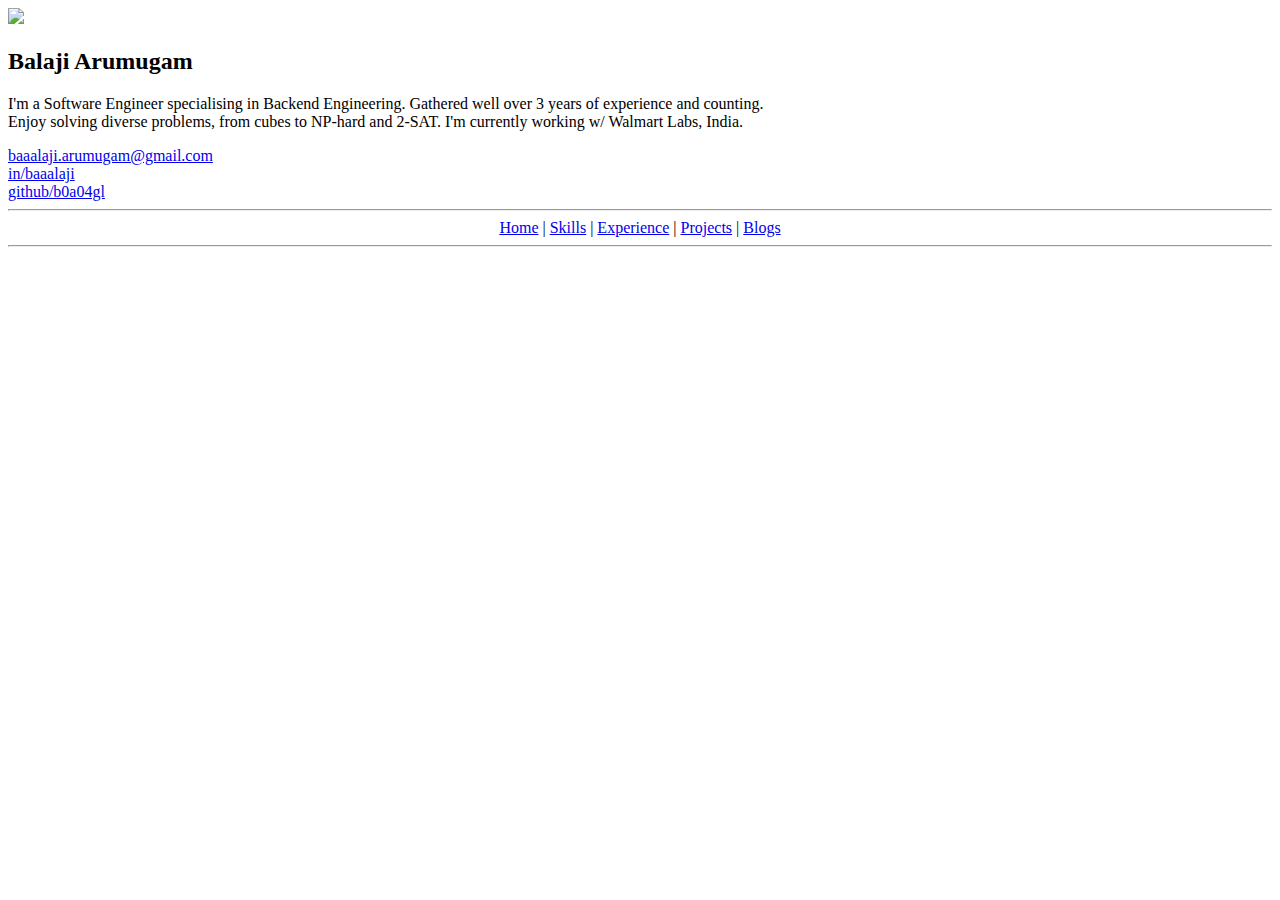
==== commit 14312bf1: "Update index.html" ====
--- a/index.html
+++ b/index.html
@@ -1,21 +1,52 @@
+<!DOCTYPE html>
+<html>
+<head>
+	<title>Balaji Arumugam</title>
+	<meta charset="UTF-8">
+	<meta name="description" content="I solve problems often found tricky and blog my adventures.">
+	<meta name="author" content="Balaji Arumugam">
+	<meta name="viewport" content="width=device-width, initial-scale=1.0">
+    <meta property="og:title" content="Balaji Arumugam - I work on Backend Engineering">
+    <meta property="og:description" content="I solve problems often found tricky and blog my adventures.">
+    <meta name="twitter:card" content="summary_large_image"> 
+	<link rel="stylesheet" type="text/css" href="modesty.css">
+	<script async defer data-domain="balaji-arumugam.com" src="https://plausible.io/js/plausible.js"></script>
+</head>
+<body>
+	<div class="card">
+		<div class="row">
+			<div class="photo-container">
+				<img class="headshot" src="STK-20231023-WA0000.png" />
+			</div>
+			<div class="text-container">
+				<div class="content">
+					<h2 class="name-header">Balaji Arumugam</h2>
+					<p>I'm a Software Engineer specialising in Backend Engineering. 
+                        Gathered well over 3 years of experience and counting. <br/>
+                        Enjoy solving diverse problems, from cubes to NP-hard and 2-SAT.
+                        I'm currently working w/ Walmart Labs, India.</p>
+					</p>
+				</div>
+				<div class="links">
+					<a href="mailto:baaalaji.arumugam@gmail.com">baaalaji.arumugam@gmail.com</a><br>
+					<a href="https://www.linkedin.com/in/baaalaji/">in/baaalaji</a><br>
+					<a href="https://github.com/b0a04gl?tab=repositories">github/b0a04gl</a><br>
+				</div>
+			</div>
+		</div>
+	</div>
 
-<!-- index.html -->
-<!DOCTYPE html>
-<html lang="en">
+	<hr />
+	<div style="text-align: center;">
+		<a href="index.html" style="text-decoration: underline;">Home</a> |
+		<a href="skills.html">Skills</a> |
+		<a href="experience.html">Experience</a> |
+		<a href="projects.html">Projects</a> |
+		<a href="blog.html">Blogs</a>
+	</div>
+	<hr />
 
-<head>
-    <meta charset="UTF-8">
-    <meta http-equiv="X-UA-Compatible" content="IE=edge">
-    <meta name="viewport" content="width=device-width, initial-scale=1.0">
-    <title>@b0a04gl</title>
-</head>
+	<br><br>
 
-<body>
-
-    <!-- Include the header component using an iframe -->
-    <iframe src="header.html" frameborder="0" width="100%" height="400px"></iframe>
-
-    <p style="text-align: center;"><img src="https://media1.tenor.com/m/ZY5lN9BgM5wAAAAC/borabaki.gif" alt="Borabaki GIF - Borabaki GIFs" /> </p>
 </body>
-
 </html>
